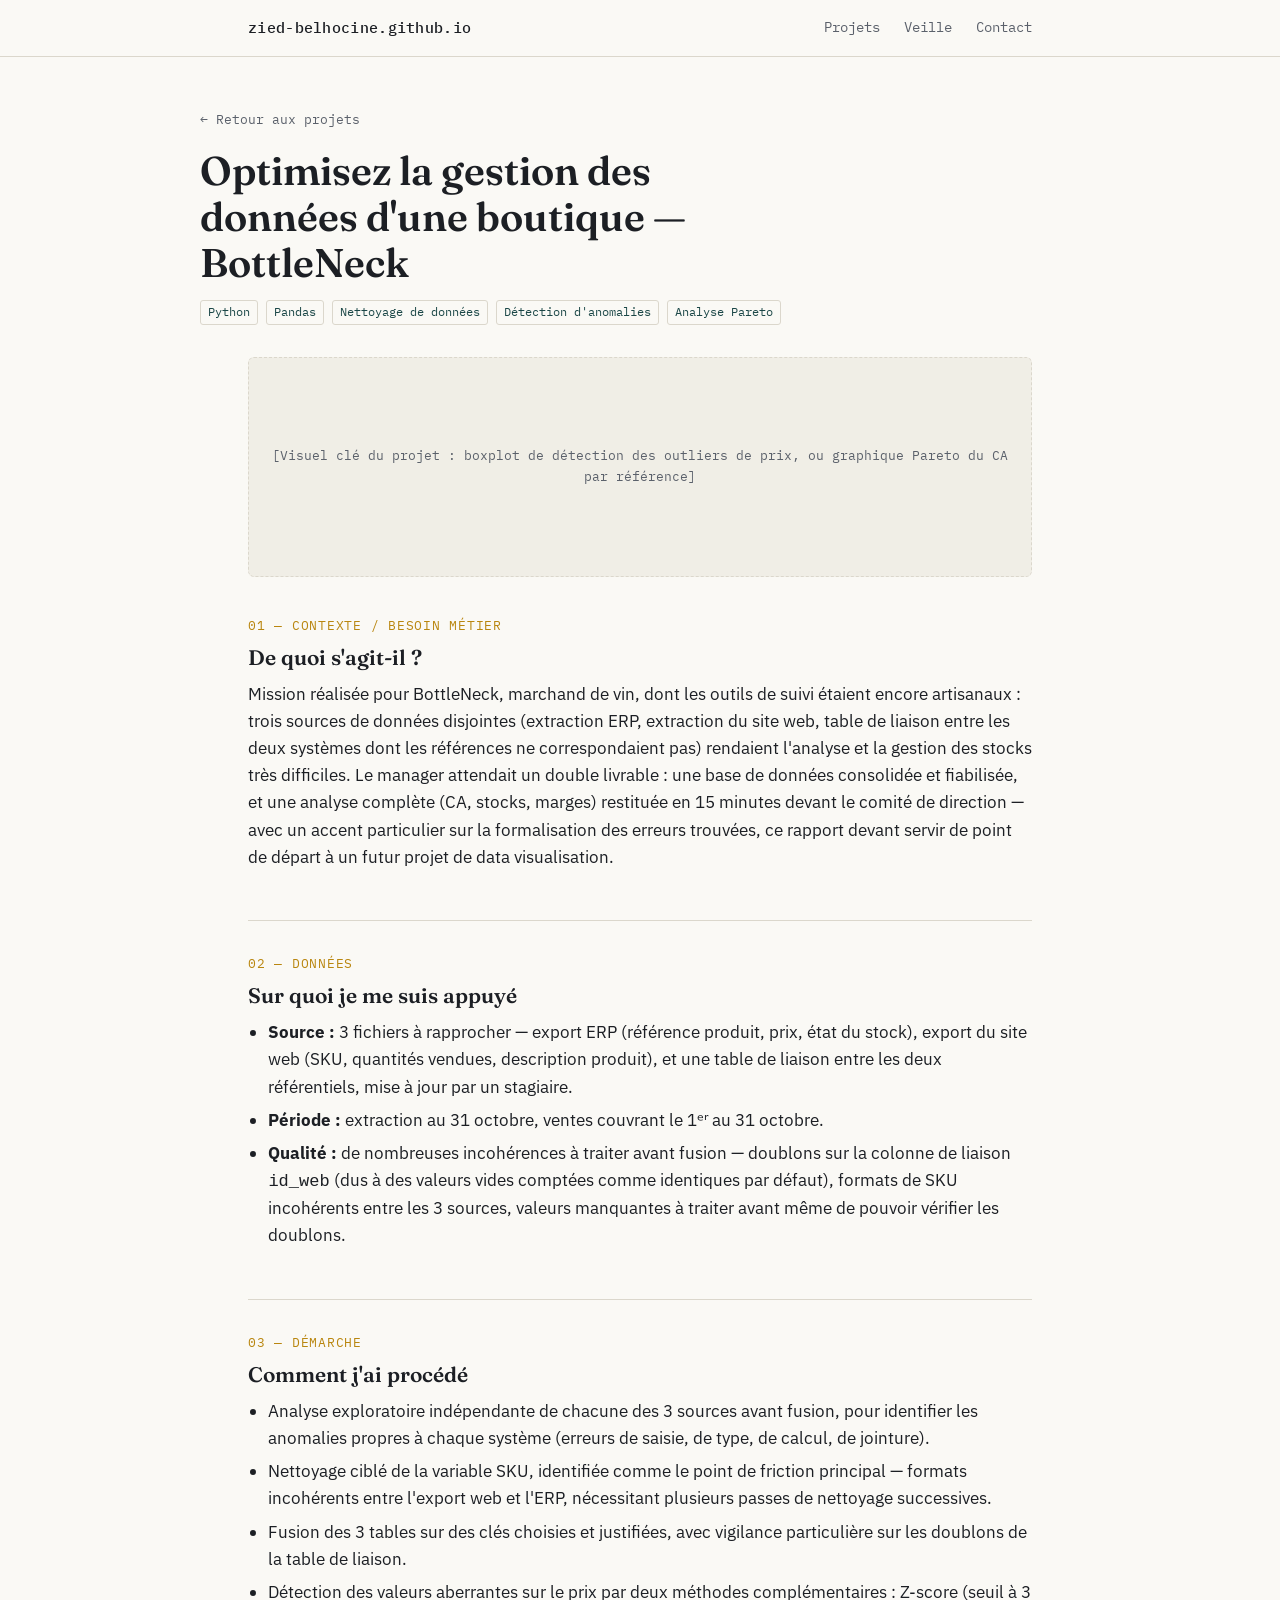
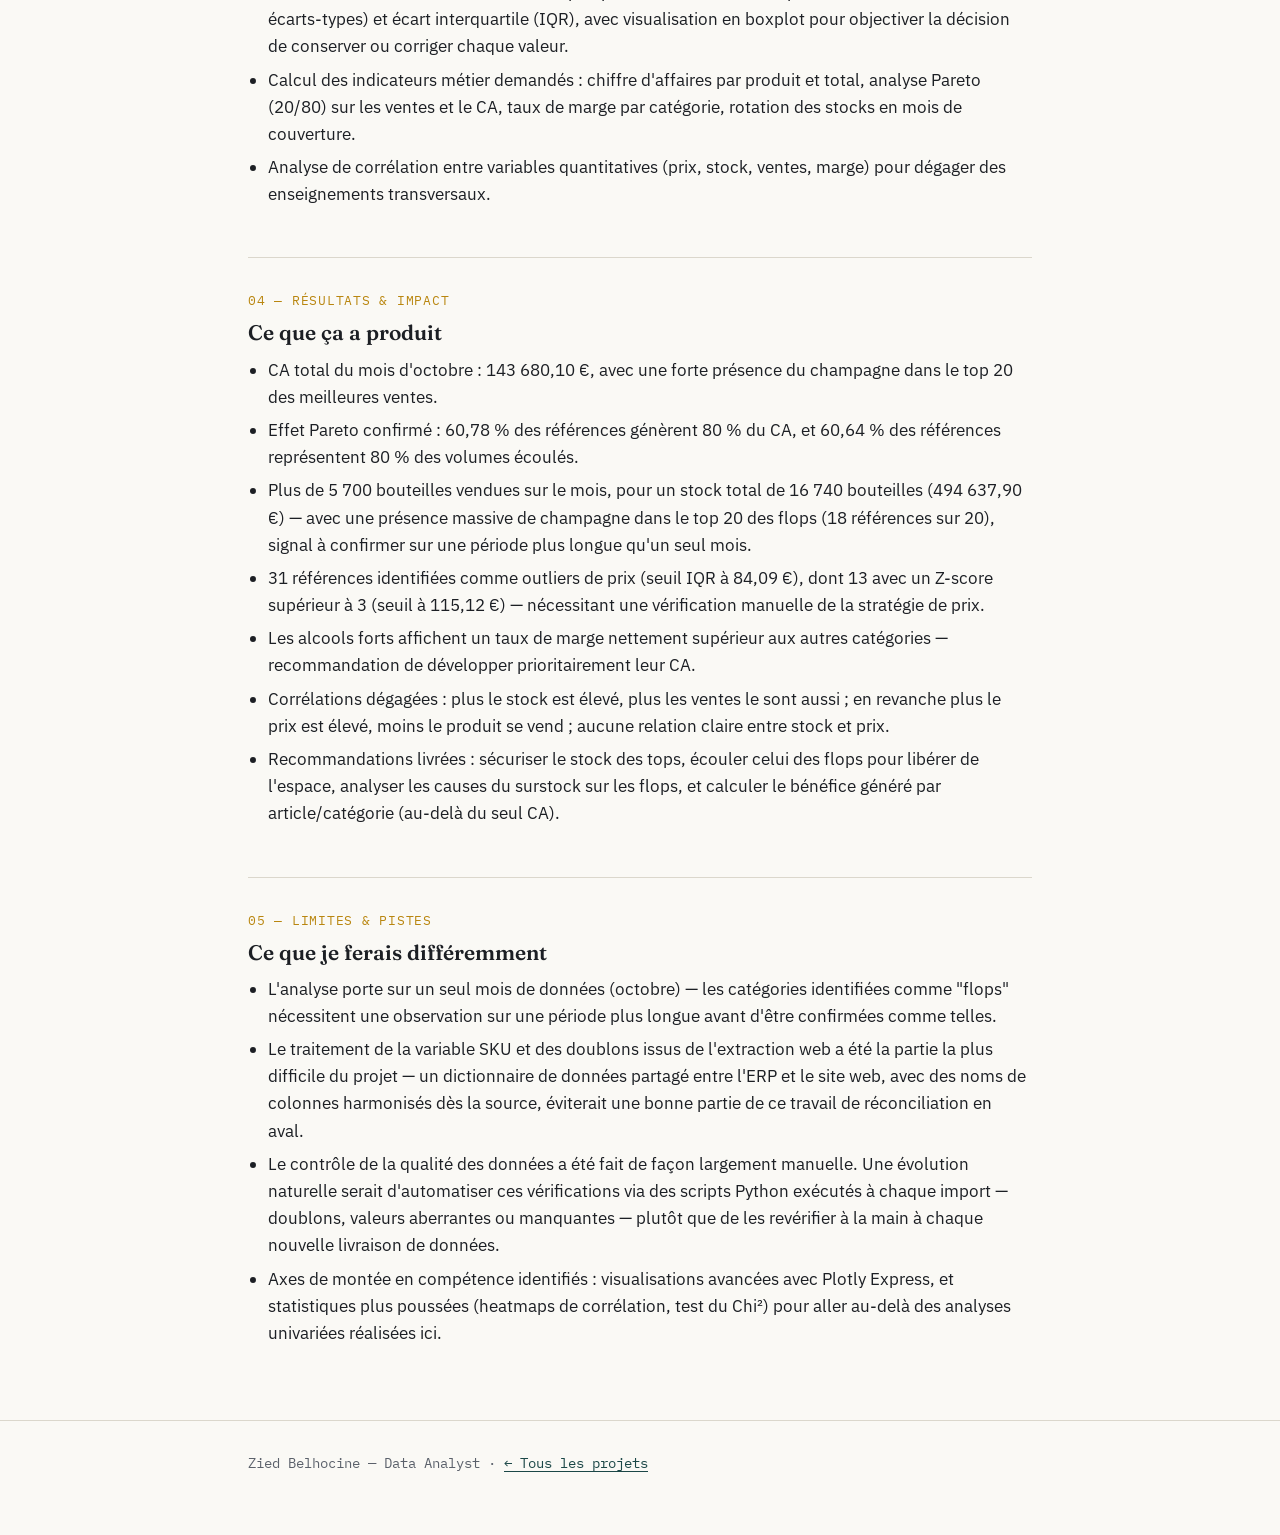
==== projet-bottleneck.html @ 91662e0a "Mise à jour avec tous les projets et la veille" ====
<!DOCTYPE html>
<html lang="fr">
<head>
<meta charset="UTF-8">
<meta name="viewport" content="width=device-width, initial-scale=1.0">
<title>Optimisez la gestion des données d'une boutique — Portfolio Data</title>
<link rel="preconnect" href="https://fonts.googleapis.com">
<link href="https://fonts.googleapis.com/css2?family=Fraunces:wght@500;600&family=IBM+Plex+Sans:wght@400;500;600&family=IBM+Plex+Mono:wght@400;500&display=swap" rel="stylesheet">
<link rel="stylesheet" href="style.css">
</head>
<body>

<header class="site-nav">
  <div class="wrap">
    <a class="brand" href="index.html">zied-belhocine.github.io</a>
    <nav>
      <a href="index.html#projets">Projets</a>
      <a href="veille.html">Veille</a>
      <a href="index.html#contact">Contact</a>
    </nav>
  </div>
</header>

<main>

  <div class="fiche-header wrap">
    <a class="back" href="index.html#projets">← Retour aux projets</a>
    <h1>Optimisez la gestion des données d'une boutique — BottleNeck</h1>
    <div class="fiche-meta">
      <span class="tag">Python</span>
      <span class="tag">Pandas</span>
      <span class="tag">Nettoyage de données</span>
      <span class="tag">Détection d'anomalies</span>
      <span class="tag">Analyse Pareto</span>
    </div>
  </div>

  <div class="wrap">
    <div class="fiche-visual">
      [Visuel clé du projet : boxplot de détection des outliers de prix, ou graphique
      Pareto du CA par référence]
    </div>
  </div>

  <div class="wrap">

    <section class="fiche-section">
      <span class="label">01 — Contexte / besoin métier</span>
      <h2>De quoi s'agit-il ?</h2>
      <p>
        Mission réalisée pour BottleNeck, marchand de vin, dont les outils de suivi étaient
        encore artisanaux : trois sources de données disjointes (extraction ERP, extraction
        du site web, table de liaison entre les deux systèmes dont les références ne
        correspondaient pas) rendaient l'analyse et la gestion des stocks très difficiles. Le
        manager attendait un double livrable : une base de données consolidée et fiabilisée,
        et une analyse complète (CA, stocks, marges) restituée en 15 minutes devant le comité
        de direction — avec un accent particulier sur la formalisation des erreurs trouvées,
        ce rapport devant servir de point de départ à un futur projet de data visualisation.
      </p>
    </section>

    <section class="fiche-section">
      <span class="label">02 — Données</span>
      <h2>Sur quoi je me suis appuyé</h2>
      <ul>
        <li><strong>Source :</strong> 3 fichiers à rapprocher — export ERP (référence produit, prix, état du stock), export du site web (SKU, quantités vendues, description produit), et une table de liaison entre les deux référentiels, mise à jour par un stagiaire.</li>
        <li><strong>Période :</strong> extraction au 31 octobre, ventes couvrant le 1ᵉʳ au 31 octobre.</li>
        <li><strong>Qualité :</strong> de nombreuses incohérences à traiter avant fusion — doublons sur la colonne de liaison <code>id_web</code> (dus à des valeurs vides comptées comme identiques par défaut), formats de SKU incohérents entre les 3 sources, valeurs manquantes à traiter avant même de pouvoir vérifier les doublons.</li>
      </ul>
    </section>

    <section class="fiche-section">
      <span class="label">03 — Démarche</span>
      <h2>Comment j'ai procédé</h2>
      <ul>
        <li>Analyse exploratoire indépendante de chacune des 3 sources avant fusion, pour identifier les anomalies propres à chaque système (erreurs de saisie, de type, de calcul, de jointure).</li>
        <li>Nettoyage ciblé de la variable SKU, identifiée comme le point de friction principal — formats incohérents entre l'export web et l'ERP, nécessitant plusieurs passes de nettoyage successives.</li>
        <li>Fusion des 3 tables sur des clés choisies et justifiées, avec vigilance particulière sur les doublons de la table de liaison.</li>
        <li>Détection des valeurs aberrantes sur le prix par deux méthodes complémentaires : Z-score (seuil à 3 écarts-types) et écart interquartile (IQR), avec visualisation en boxplot pour objectiver la décision de conserver ou corriger chaque valeur.</li>
        <li>Calcul des indicateurs métier demandés : chiffre d'affaires par produit et total, analyse Pareto (20/80) sur les ventes et le CA, taux de marge par catégorie, rotation des stocks en mois de couverture.</li>
        <li>Analyse de corrélation entre variables quantitatives (prix, stock, ventes, marge) pour dégager des enseignements transversaux.</li>
      </ul>
    </section>

    <section class="fiche-section">
      <span class="label">04 — Résultats &amp; impact</span>
      <h2>Ce que ça a produit</h2>
      <ul>
        <li>CA total du mois d'octobre : 143 680,10 €, avec une forte présence du champagne dans le top 20 des meilleures ventes.</li>
        <li>Effet Pareto confirmé : 60,78 % des références génèrent 80 % du CA, et 60,64 % des références représentent 80 % des volumes écoulés.</li>
        <li>Plus de 5 700 bouteilles vendues sur le mois, pour un stock total de 16 740 bouteilles (494 637,90 €) — avec une présence massive de champagne dans le top 20 des flops (18 références sur 20), signal à confirmer sur une période plus longue qu'un seul mois.</li>
        <li>31 références identifiées comme outliers de prix (seuil IQR à 84,09 €), dont 13 avec un Z-score supérieur à 3 (seuil à 115,12 €) — nécessitant une vérification manuelle de la stratégie de prix.</li>
        <li>Les alcools forts affichent un taux de marge nettement supérieur aux autres catégories — recommandation de développer prioritairement leur CA.</li>
        <li>Corrélations dégagées : plus le stock est élevé, plus les ventes le sont aussi ; en revanche plus le prix est élevé, moins le produit se vend ; aucune relation claire entre stock et prix.</li>
        <li>Recommandations livrées : sécuriser le stock des tops, écouler celui des flops pour libérer de l'espace, analyser les causes du surstock sur les flops, et calculer le bénéfice généré par article/catégorie (au-delà du seul CA).</li>
      </ul>
    </section>

    <section class="fiche-section">
      <span class="label">05 — Limites &amp; pistes</span>
      <h2>Ce que je ferais différemment</h2>
      <ul>
        <li>L'analyse porte sur un seul mois de données (octobre) — les catégories identifiées comme "flops" nécessitent une observation sur une période plus longue avant d'être confirmées comme telles.</li>
        <li>Le traitement de la variable SKU et des doublons issus de l'extraction web a été la partie la plus difficile du projet — un dictionnaire de données partagé entre l'ERP et le site web, avec des noms de colonnes harmonisés dès la source, éviterait une bonne partie de ce travail de réconciliation en aval.</li>
        <li>Le contrôle de la qualité des données a été fait de façon largement manuelle. Une évolution naturelle serait d'automatiser ces vérifications via des scripts Python exécutés à chaque import — doublons, valeurs aberrantes ou manquantes — plutôt que de les revérifier à la main à chaque nouvelle livraison de données.</li>
        <li>Axes de montée en compétence identifiés : visualisations avancées avec Plotly Express, et statistiques plus poussées (heatmaps de corrélation, test du Chi²) pour aller au-delà des analyses univariées réalisées ici.</li>
      </ul>
    </section>

  </div>

</main>

<footer class="site-footer">
  <div class="wrap">
    <p>Zied Belhocine — Data Analyst · <a href="index.html#projets">← Tous les projets</a></p>
  </div>
</footer>

</body>
</html>
---- style.css ----
/* ==========================================================================
   PORTFOLIO — feuille de style partagée
   Système : palette "rapport", serif d'accroche + sans-serif de lecture +
   mono pour tout ce qui est donnée (tags, dates, métriques).
   ========================================================================== */

:root {
  /* Couleurs */
  --paper:      #FAF9F5;
  --paper-alt:  #F0EEE6;
  --ink:        #1C1F24;
  --ink-soft:   #5B616B;
  --line:       #DBD7CC;
  --teal:       #2C6E6E;
  --teal-dark:  #1B4747;
  --amber:      #B9860F;

  /* Typo */
  --font-display: "Fraunces", Georgia, serif;
  --font-body: "IBM Plex Sans", -apple-system, Segoe UI, sans-serif;
  --font-mono: "IBM Plex Mono", "SFMono-Regular", Consolas, monospace;

  /* Rythme */
  --max-w: 880px;
  --gutter: clamp(20px, 5vw, 48px);
}

*, *::before, *::after { box-sizing: border-box; }

html { scroll-behavior: smooth; }

@media (prefers-reduced-motion: reduce) {
  html { scroll-behavior: auto; }
  * { animation-duration: 0.001ms !important; transition-duration: 0.001ms !important; }
}

body {
  margin: 0;
  background: var(--paper);
  color: var(--ink);
  font-family: var(--font-body);
  font-size: 17px;
  line-height: 1.6;
  -webkit-font-smoothing: antialiased;
}

a { color: var(--teal-dark); text-decoration-thickness: 1px; text-underline-offset: 3px; }
a:hover { color: var(--teal); }

:focus-visible {
  outline: 2px solid var(--teal);
  outline-offset: 3px;
}

h1, h2, h3 { font-family: var(--font-display); font-weight: 600; line-height: 1.15; margin: 0; }

p { margin: 0 0 1em; color: var(--ink); }

.eyebrow {
  display: inline-block;
  font-family: var(--font-mono);
  font-size: 12.5px;
  letter-spacing: 0.06em;
  text-transform: uppercase;
  color: var(--teal-dark);
  background: var(--paper-alt);
  border: 1px solid var(--line);
  padding: 3px 9px;
  border-radius: 3px;
}

/* --------------------------------------------------------------------
   Motif signature : une règle "graduée", comme un axe de graphique,
   utilisée pour séparer les sections du document.
   -------------------------------------------------------------------- */
.ruler {
  height: 10px;
  margin: 0;
  border: none;
  background-image: repeating-linear-gradient(
    to right,
    var(--line) 0, var(--line) 1px,
    transparent 1px, transparent 24px
  );
  background-position: bottom;
  background-size: 100% 10px;
  background-repeat: repeat-x;
}

/* --------------------------------------------------------------------
   Structure générale
   -------------------------------------------------------------------- */
.wrap {
  max-width: var(--max-w);
  margin: 0 auto;
  padding: 0 var(--gutter);
}

header.site-nav {
  position: sticky;
  top: 0;
  z-index: 10;
  background: rgba(250, 249, 245, 0.92);
  backdrop-filter: blur(6px);
  border-bottom: 1px solid var(--line);
}

.site-nav .wrap {
  display: flex;
  align-items: center;
  justify-content: space-between;
  padding-top: 16px;
  padding-bottom: 16px;
}

.site-nav .brand {
  font-family: var(--font-mono);
  font-weight: 500;
  font-size: 15px;
  letter-spacing: 0.02em;
  color: var(--ink);
  text-decoration: none;
}

.site-nav nav {
  display: flex;
  gap: 24px;
  font-family: var(--font-mono);
  font-size: 13.5px;
}

.site-nav nav a {
  color: var(--ink-soft);
  text-decoration: none;
}
.site-nav nav a:hover,
.site-nav nav a[aria-current="page"] {
  color: var(--teal-dark);
}

/* --------------------------------------------------------------------
   Hero
   -------------------------------------------------------------------- */
.hero {
  padding: 64px 0 40px;
}

.hero h1 {
  font-size: clamp(34px, 5.2vw, 52px);
  max-width: 14ch;
}

.hero .role {
  font-family: var(--font-mono);
  color: var(--teal-dark);
  font-size: 16px;
  margin-top: 10px;
  display: block;
}

.hero p.lede {
  max-width: 56ch;
  color: var(--ink-soft);
  font-size: 18px;
  margin-top: 20px;
}

.hero .links {
  margin-top: 22px;
  display: flex;
  gap: 18px;
  flex-wrap: wrap;
  font-family: var(--font-mono);
  font-size: 14px;
}

/* --------------------------------------------------------------------
   Bandeau de métriques — le "tableau de bord" en une ligne
   -------------------------------------------------------------------- */
.stat-strip {
  display: flex;
  flex-wrap: wrap;
  gap: 0;
  border-top: 1px solid var(--line);
  border-bottom: 1px solid var(--line);
  margin: 8px 0 0;
}

.stat-strip .stat {
  flex: 1 1 160px;
  padding: 18px var(--gutter);
  border-right: 1px solid var(--line);
}
.stat-strip .stat:last-child { border-right: none; }

.stat .num {
  font-family: var(--font-mono);
  font-size: 22px;
  color: var(--ink);
  display: block;
}
.stat .label {
  font-size: 12.5px;
  color: var(--ink-soft);
  text-transform: uppercase;
  letter-spacing: 0.04em;
}

/* --------------------------------------------------------------------
   Sections
   -------------------------------------------------------------------- */
section.block {
  padding: 52px 0;
}

section.block > .eyebrow {
  margin-bottom: 14px;
}

section.block h2 {
  font-size: clamp(24px, 3vw, 30px);
  margin-bottom: 10px;
}

section.block > p.intro {
  color: var(--ink-soft);
  max-width: 60ch;
  margin-bottom: 28px;
}

/* --------------------------------------------------------------------
   Index des projets — cartes "phares" + liste compacte
   -------------------------------------------------------------------- */
.project-featured {
  display: grid;
  gap: 16px;
  margin-bottom: 28px;
}

.project-card {
  display: grid;
  grid-template-columns: 44px 1fr;
  gap: 18px;
  padding: 22px;
  background: var(--paper-alt);
  border: 1px solid var(--line);
  border-radius: 6px;
  text-decoration: none;
  color: var(--ink);
  transition: border-color 0.15s ease, transform 0.15s ease;
}
.project-card:hover {
  border-color: var(--teal);
  transform: translateY(-1px);
}

.project-card .idx {
  font-family: var(--font-mono);
  color: var(--amber);
  font-size: 14px;
  padding-top: 3px;
}

.project-card h3 {
  font-size: 19px;
  margin-bottom: 6px;
}

.project-card .desc {
  color: var(--ink-soft);
  font-size: 15px;
  margin-bottom: 10px;
}

.tags {
  display: flex;
  flex-wrap: wrap;
  gap: 6px;
}

.tag {
  font-family: var(--font-mono);
  font-size: 11.5px;
  color: var(--teal-dark);
  background: var(--paper);
  border: 1px solid var(--line);
  padding: 2px 7px;
  border-radius: 3px;
}

.project-list {
  list-style: none;
  margin: 0;
  padding: 0;
  border-top: 1px solid var(--line);
}

.project-list li {
  border-bottom: 1px solid var(--line);
}

.project-list a {
  display: flex;
  align-items: baseline;
  gap: 16px;
  padding: 13px 4px;
  text-decoration: none;
  color: var(--ink);
}

.project-list a:hover .title { color: var(--teal-dark); }

.project-list .idx {
  font-family: var(--font-mono);
  color: var(--ink-soft);
  font-size: 13px;
  width: 26px;
  flex-shrink: 0;
}

.project-list .title {
  flex: 1;
  font-weight: 500;
}

.project-list .meta {
  font-family: var(--font-mono);
  font-size: 12.5px;
  color: var(--ink-soft);
  white-space: nowrap;
}

/* --------------------------------------------------------------------
   Fiche projet (page individuelle)
   -------------------------------------------------------------------- */
.fiche-header {
  padding: 48px 0 24px;
}

.fiche-header .back {
  font-family: var(--font-mono);
  font-size: 13px;
  color: var(--ink-soft);
  text-decoration: none;
}

.fiche-header h1 {
  font-size: clamp(28px, 4vw, 40px);
  margin: 16px 0 12px;
  max-width: 20ch;
}

.fiche-meta {
  display: flex;
  flex-wrap: wrap;
  gap: 8px;
  margin-top: 14px;
}

.fiche-visual {
  margin: 8px 0 6px;
  border: 1px dashed var(--line);
  border-radius: 6px;
  background: var(--paper-alt);
  min-height: 220px;
  display: flex;
  align-items: center;
  justify-content: center;
  color: var(--ink-soft);
  font-family: var(--font-mono);
  font-size: 13px;
  text-align: center;
  padding: 20px;
}

.fiche-section {
  padding: 32px 0;
  border-bottom: 1px solid var(--line);
}

.fiche-section:last-of-type { border-bottom: none; }

.fiche-section .label {
  font-family: var(--font-mono);
  font-size: 12.5px;
  text-transform: uppercase;
  letter-spacing: 0.06em;
  color: var(--amber);
  display: block;
  margin-bottom: 10px;
}

.fiche-section h2 {
  font-size: 21px;
  margin-bottom: 12px;
}

.fiche-section ul {
  margin: 0 0 1em;
  padding-left: 1.2em;
}
.fiche-section li { margin-bottom: 6px; }

/* --------------------------------------------------------------------
   Veille — tables de sources / outils
   -------------------------------------------------------------------- */
.veille-table {
  width: 100%;
  border-collapse: collapse;
  margin-bottom: 12px;
}

.veille-table th, .veille-table td {
  text-align: left;
  padding: 11px 10px;
  border-bottom: 1px solid var(--line);
  font-size: 15px;
  vertical-align: top;
}

.veille-table th {
  font-family: var(--font-mono);
  font-size: 12px;
  text-transform: uppercase;
  letter-spacing: 0.04em;
  color: var(--ink-soft);
  font-weight: 500;
}

/* --------------------------------------------------------------------
   Footer
   -------------------------------------------------------------------- */
footer.site-footer {
  border-top: 1px solid var(--line);
  padding: 32px 0 48px;
  margin-top: 24px;
}

footer.site-footer p {
  color: var(--ink-soft);
  font-size: 13.5px;
  font-family: var(--font-mono);
}

/* --------------------------------------------------------------------
   Responsive
   -------------------------------------------------------------------- */
@media (max-width: 640px) {
  .site-nav nav { gap: 14px; }
  .stat-strip .stat { flex: 1 1 50%; border-right: none; border-bottom: 1px solid var(--line); }
  .project-card { grid-template-columns: 1fr; }
  .project-card .idx { padding-top: 0; }
}
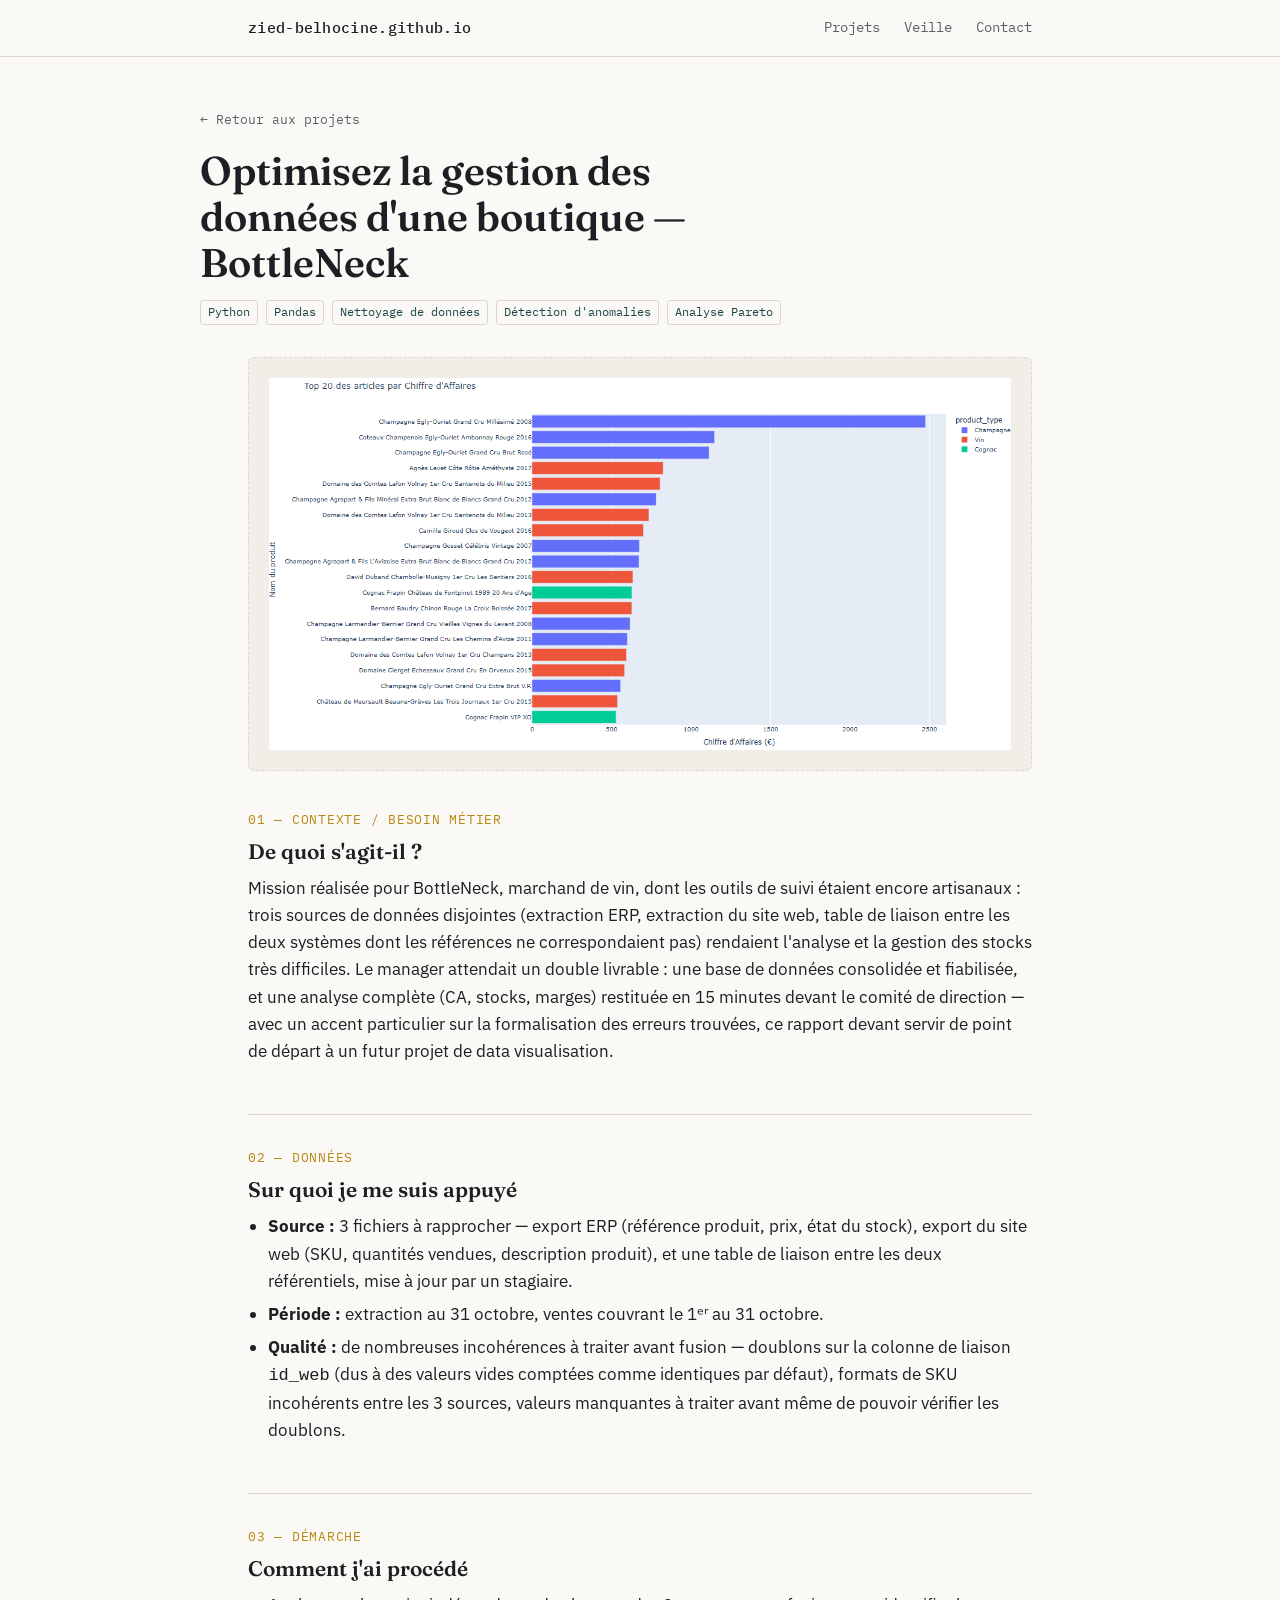
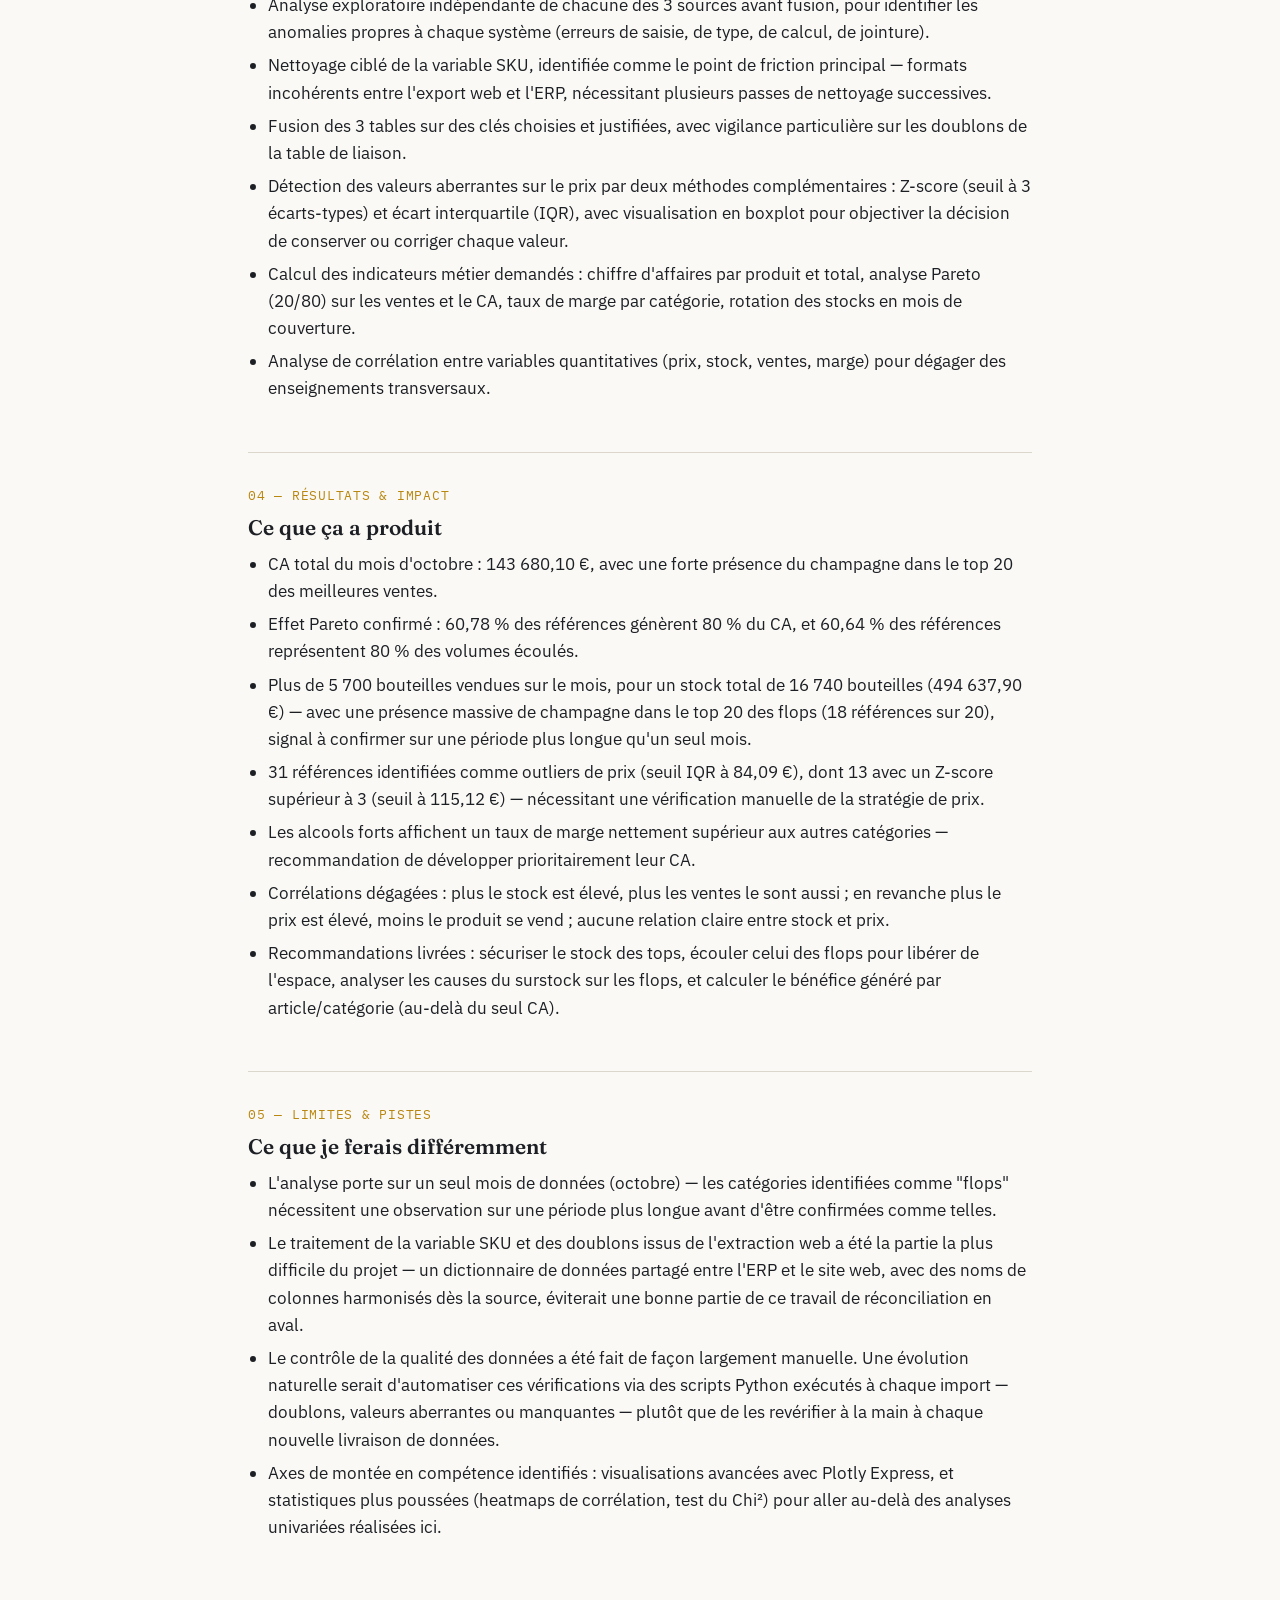
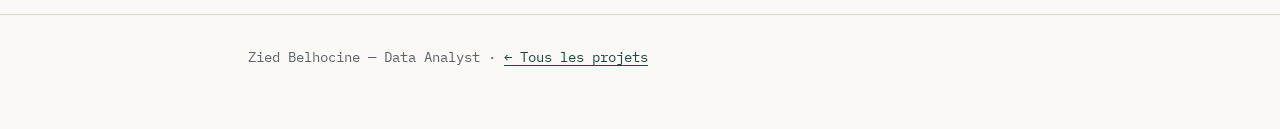
==== commit fa98398c: "relecture des rojets.htrml manque 2 + veille" ====
--- a/projet-bottleneck.html
+++ b/projet-bottleneck.html
@@ -35,12 +35,18 @@
     </div>
   </div>
 
-  <div class="wrap">
-    <div class="fiche-visual">
-      [Visuel clé du projet : boxplot de détection des outliers de prix, ou graphique
-      Pareto du CA par référence]
-    </div>
+<style>
+  .fiche-visual img {
+    max-width: 100%; 
+    height: auto;  
+  }
+</style>
+
+<div class="wrap">
+  <div class="fiche-visual">
+    <img src="static/bottleneck.png" alt="Capture d'écran de l'application BottleNeck" />
   </div>
+</div>
 
   <div class="wrap">
 
--- a/style.css
+++ b/style.css
@@ -183,13 +183,14 @@
   gap: 0;
   border-top: 1px solid var(--line);
   border-bottom: 1px solid var(--line);
-  margin: 8px 0 0;
+  margin-top: 8px;
 }
 
 .stat-strip .stat {
   flex: 1 1 160px;
   padding: 18px var(--gutter);
   border-right: 1px solid var(--line);
+  text-align: center;
 }
 .stat-strip .stat:last-child { border-right: none; }
 
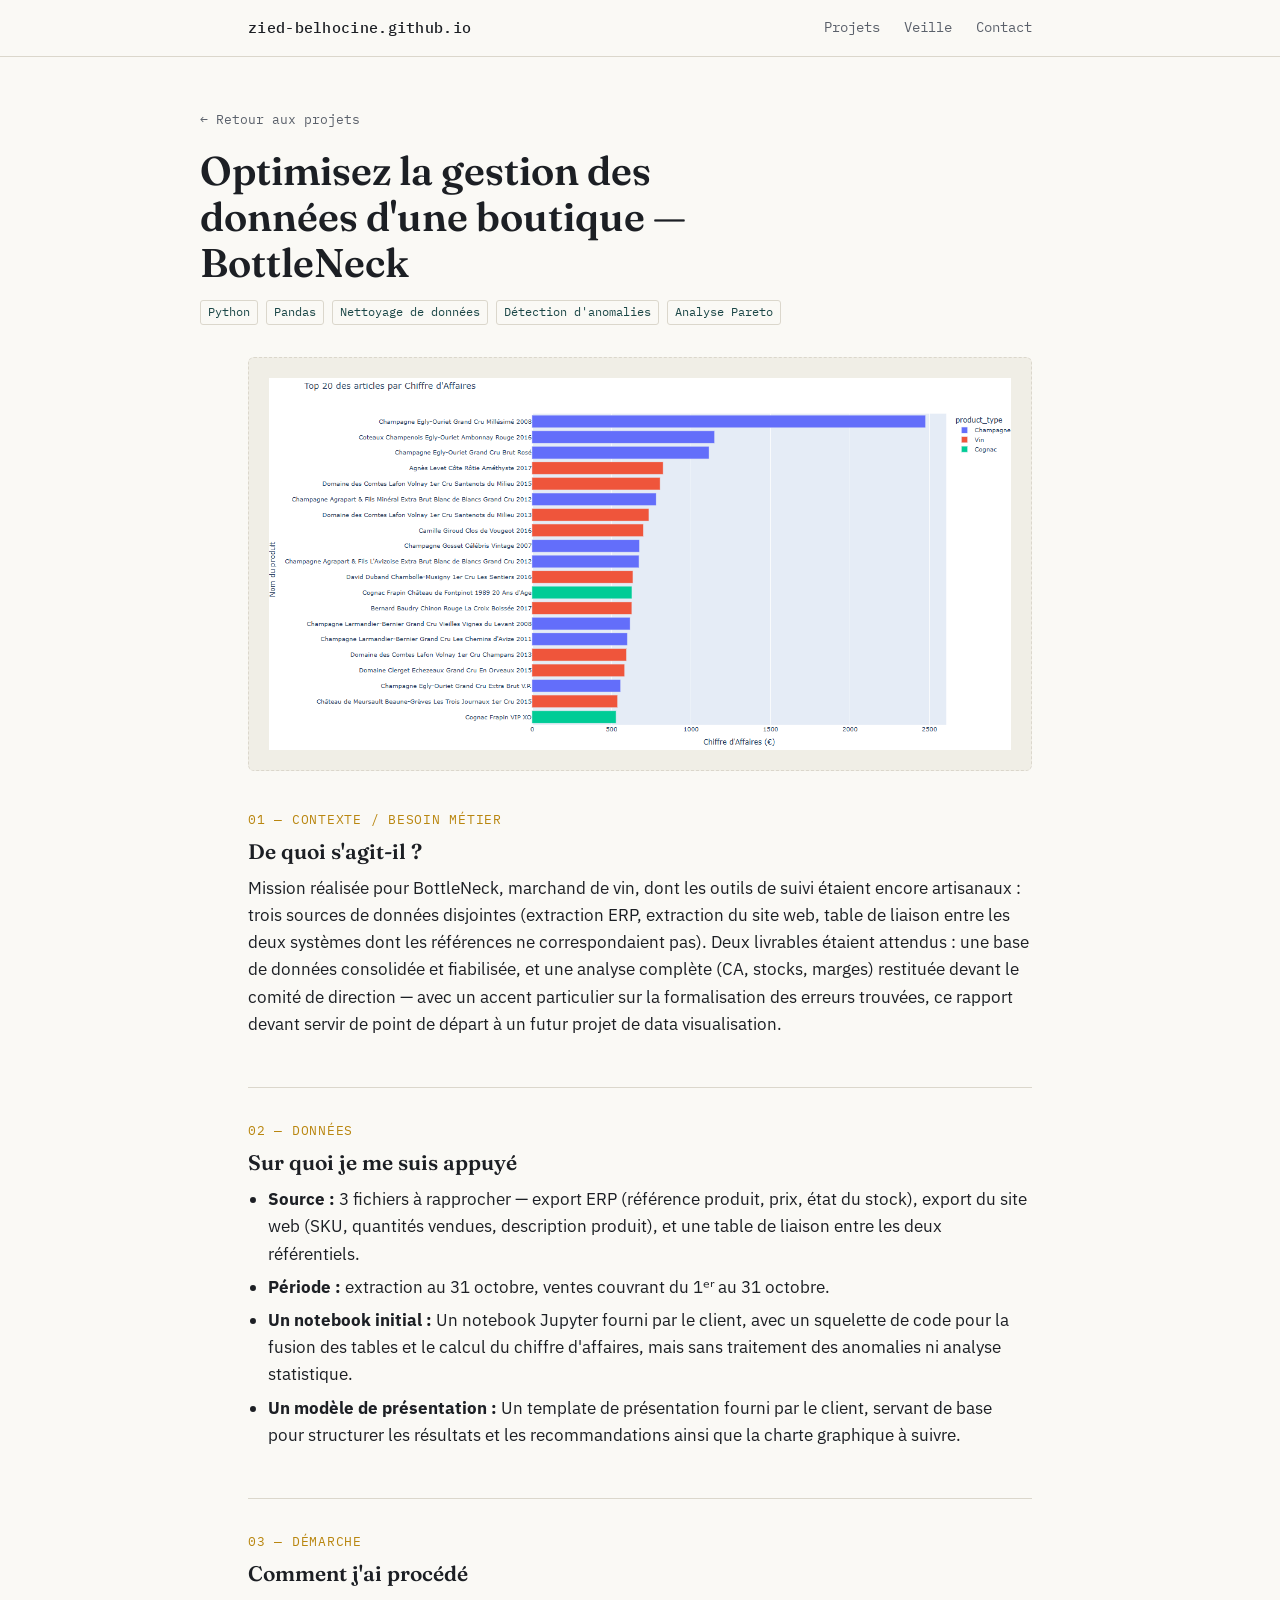
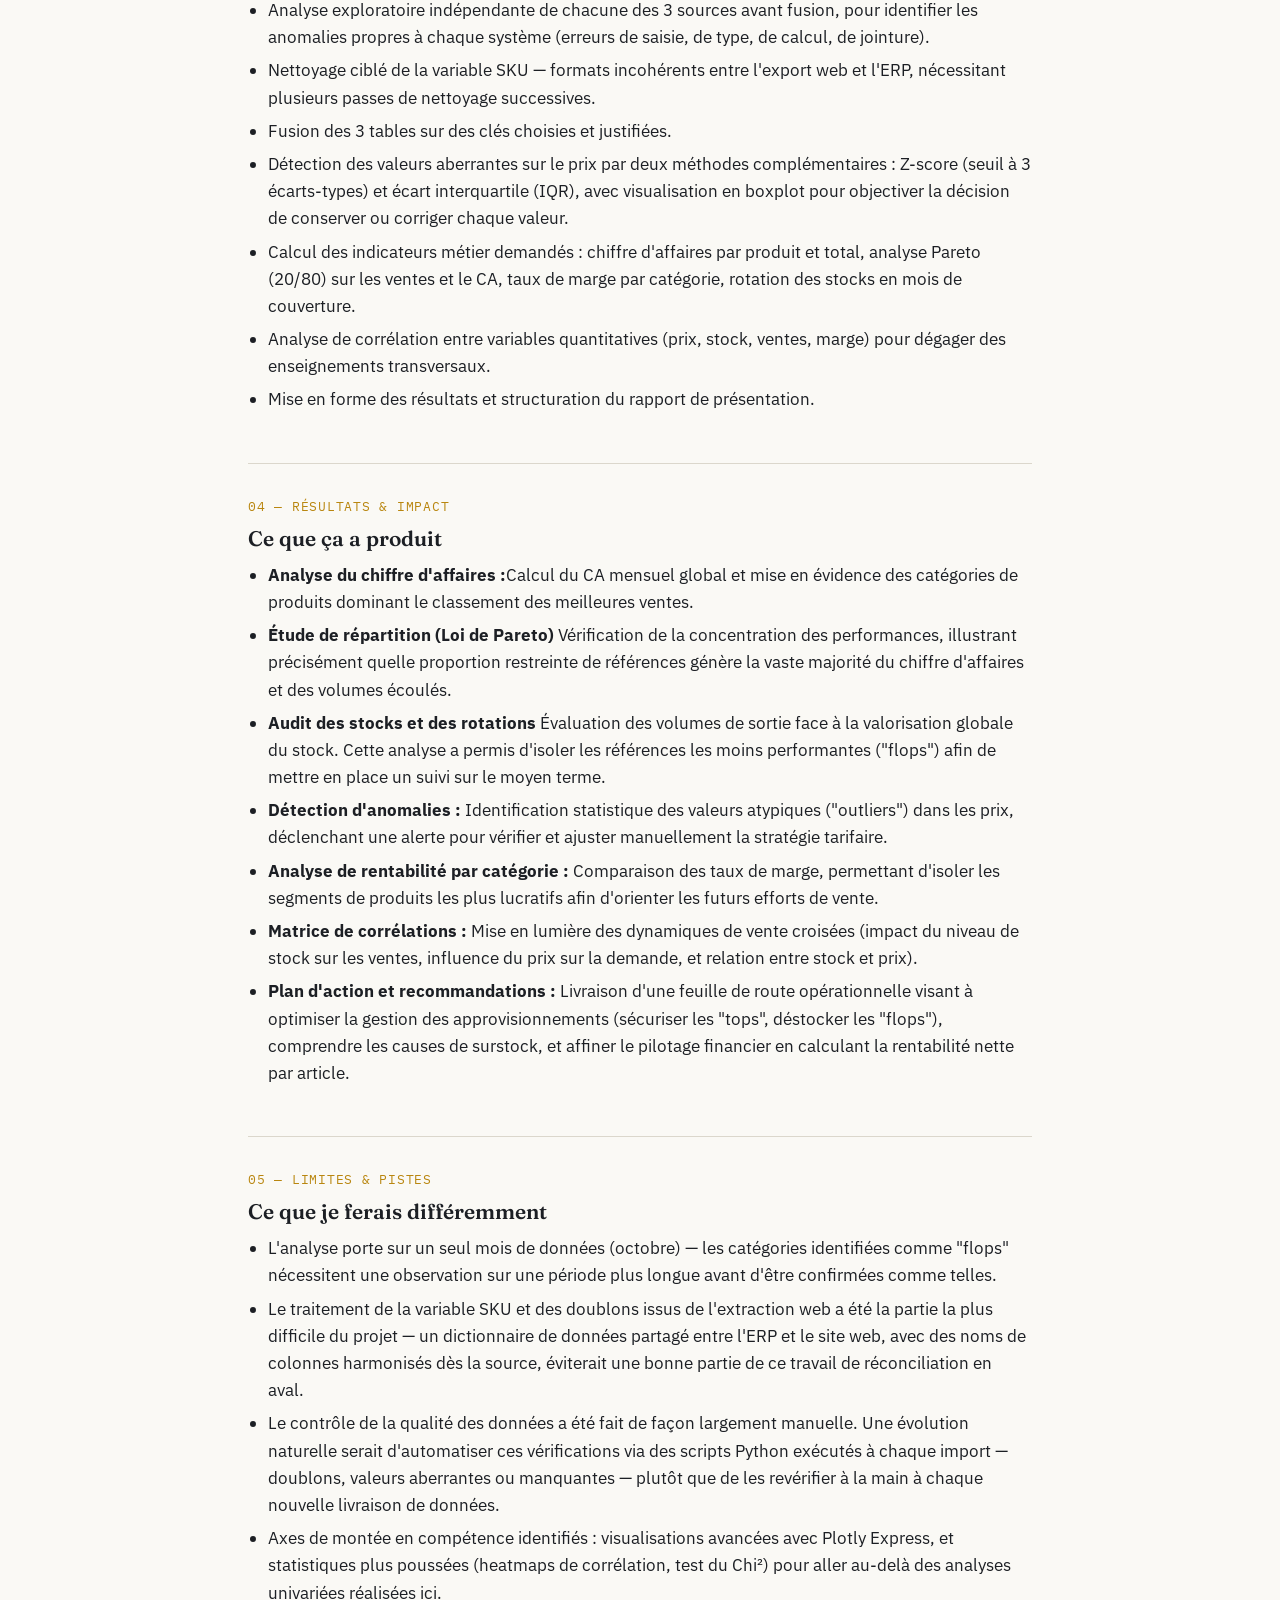
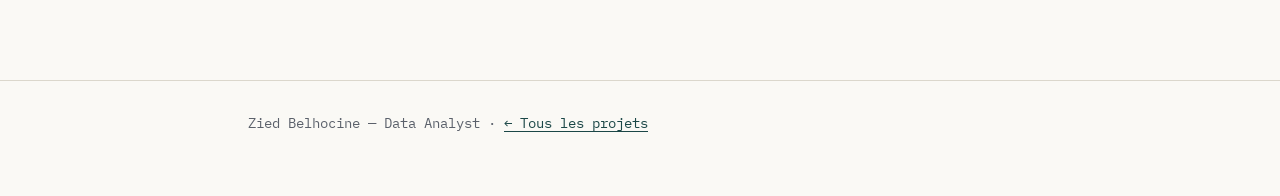
==== commit ac462f7a: "Retravail des projets 3/11" ====
--- a/projet-bottleneck.html
+++ b/projet-bottleneck.html
@@ -1,127 +1,159 @@
 <!DOCTYPE html>
 <html lang="fr">
+
 <head>
-<meta charset="UTF-8">
-<meta name="viewport" content="width=device-width, initial-scale=1.0">
-<title>Optimisez la gestion des données d'une boutique — Portfolio Data</title>
-<link rel="preconnect" href="https://fonts.googleapis.com">
-<link href="https://fonts.googleapis.com/css2?family=Fraunces:wght@500;600&family=IBM+Plex+Sans:wght@400;500;600&family=IBM+Plex+Mono:wght@400;500&display=swap" rel="stylesheet">
-<link rel="stylesheet" href="style.css">
+  <meta charset="UTF-8">
+  <meta name="viewport" content="width=device-width, initial-scale=1.0">
+  <title>Optimisez la gestion des données d'une boutique — Portfolio Data</title>
+  <link rel="preconnect" href="https://fonts.googleapis.com">
+  <link
+    href="https://fonts.googleapis.com/css2?family=Fraunces:wght@500;600&family=IBM+Plex+Sans:wght@400;500;600&family=IBM+Plex+Mono:wght@400;500&display=swap"
+    rel="stylesheet">
+  <link rel="stylesheet" href="style.css">
 </head>
+
 <body>
 
-<header class="site-nav">
-  <div class="wrap">
-    <a class="brand" href="index.html">zied-belhocine.github.io</a>
-    <nav>
-      <a href="index.html#projets">Projets</a>
-      <a href="veille.html">Veille</a>
-      <a href="index.html#contact">Contact</a>
-    </nav>
-  </div>
-</header>
+  <header class="site-nav">
+    <div class="wrap">
+      <a class="brand" href="index.html">zied-belhocine.github.io</a>
+      <nav>
+        <a href="index.html#projets">Projets</a>
+        <a href="veille.html">Veille</a>
+        <a href="index.html#contact">Contact</a>
+      </nav>
+    </div>
+  </header>
 
-<main>
+  <main>
 
-  <div class="fiche-header wrap">
-    <a class="back" href="index.html#projets">← Retour aux projets</a>
-    <h1>Optimisez la gestion des données d'une boutique — BottleNeck</h1>
-    <div class="fiche-meta">
-      <span class="tag">Python</span>
-      <span class="tag">Pandas</span>
-      <span class="tag">Nettoyage de données</span>
-      <span class="tag">Détection d'anomalies</span>
-      <span class="tag">Analyse Pareto</span>
+    <div class="fiche-header wrap">
+      <a class="back" href="index.html#projets">← Retour aux projets</a>
+      <h1>Optimisez la gestion des données d'une boutique — BottleNeck</h1>
+      <div class="fiche-meta">
+        <span class="tag">Python</span>
+        <span class="tag">Pandas</span>
+        <span class="tag">Nettoyage de données</span>
+        <span class="tag">Détection d'anomalies</span>
+        <span class="tag">Analyse Pareto</span>
+      </div>
     </div>
-  </div>
 
-<style>
-  .fiche-visual img {
-    max-width: 100%; 
-    height: auto;  
-  }
-</style>
+    <style>
+      .fiche-visual img {
+        max-width: 100%;
+        height: auto;
+      }
+    </style>
 
-<div class="wrap">
-  <div class="fiche-visual">
-    <img src="static/bottleneck.png" alt="Capture d'écran de l'application BottleNeck" />
-  </div>
-</div>
+    <div class="wrap">
+      <div class="fiche-visual">
+        <img src="static/bottleneck.png" alt="Capture d'écran de l'application BottleNeck" />
+      </div>
+    </div>
 
-  <div class="wrap">
+    <div class="wrap">
 
-    <section class="fiche-section">
-      <span class="label">01 — Contexte / besoin métier</span>
-      <h2>De quoi s'agit-il ?</h2>
-      <p>
-        Mission réalisée pour BottleNeck, marchand de vin, dont les outils de suivi étaient
-        encore artisanaux : trois sources de données disjointes (extraction ERP, extraction
-        du site web, table de liaison entre les deux systèmes dont les références ne
-        correspondaient pas) rendaient l'analyse et la gestion des stocks très difficiles. Le
-        manager attendait un double livrable : une base de données consolidée et fiabilisée,
-        et une analyse complète (CA, stocks, marges) restituée en 15 minutes devant le comité
-        de direction — avec un accent particulier sur la formalisation des erreurs trouvées,
-        ce rapport devant servir de point de départ à un futur projet de data visualisation.
-      </p>
-    </section>
+      <section class="fiche-section">
+        <span class="label">01 — Contexte / besoin métier</span>
+        <h2>De quoi s'agit-il ?</h2>
+        <p>
+          Mission réalisée pour BottleNeck, marchand de vin, dont les outils de suivi étaient
+          encore artisanaux : trois sources de données disjointes (extraction ERP, extraction
+          du site web, table de liaison entre les deux systèmes dont les références ne
+          correspondaient pas). Deux livrables étaient attendus : une base de données consolidée et fiabilisée,
+          et une analyse complète (CA, stocks, marges) restituée devant le comité
+          de direction — avec un accent particulier sur la formalisation des erreurs trouvées,
+          ce rapport devant servir de point de départ à un futur projet de data visualisation.
+        </p>
+      </section>
 
-    <section class="fiche-section">
-      <span class="label">02 — Données</span>
-      <h2>Sur quoi je me suis appuyé</h2>
-      <ul>
-        <li><strong>Source :</strong> 3 fichiers à rapprocher — export ERP (référence produit, prix, état du stock), export du site web (SKU, quantités vendues, description produit), et une table de liaison entre les deux référentiels, mise à jour par un stagiaire.</li>
-        <li><strong>Période :</strong> extraction au 31 octobre, ventes couvrant le 1ᵉʳ au 31 octobre.</li>
-        <li><strong>Qualité :</strong> de nombreuses incohérences à traiter avant fusion — doublons sur la colonne de liaison <code>id_web</code> (dus à des valeurs vides comptées comme identiques par défaut), formats de SKU incohérents entre les 3 sources, valeurs manquantes à traiter avant même de pouvoir vérifier les doublons.</li>
-      </ul>
-    </section>
+      <section class="fiche-section">
+        <span class="label">02 — Données</span>
+        <h2>Sur quoi je me suis appuyé</h2>
+        <ul>
+          <li><strong>Source :</strong> 3 fichiers à rapprocher — export ERP (référence produit, prix, état du stock),
+            export du site web (SKU, quantités vendues, description produit), et une table de liaison entre les deux
+            référentiels.</li>
+          <li><strong>Période :</strong> extraction au 31 octobre, ventes couvrant du 1ᵉʳ au 31 octobre.</li>
+          <li><strong>Un notebook initial :</strong> Un notebook Jupyter fourni par le client, avec un squelette de code pour la fusion des tables et le calcul du chiffre d'affaires, mais sans traitement des anomalies ni analyse statistique.</li>
+          <li><strong>Un modèle de présentation :</strong> Un template de présentation fourni par le client, servant de base pour structurer les résultats et les recommandations ainsi que la charte graphique à suivre.</li>
+        </ul>
+      </section>
 
-    <section class="fiche-section">
-      <span class="label">03 — Démarche</span>
-      <h2>Comment j'ai procédé</h2>
-      <ul>
-        <li>Analyse exploratoire indépendante de chacune des 3 sources avant fusion, pour identifier les anomalies propres à chaque système (erreurs de saisie, de type, de calcul, de jointure).</li>
-        <li>Nettoyage ciblé de la variable SKU, identifiée comme le point de friction principal — formats incohérents entre l'export web et l'ERP, nécessitant plusieurs passes de nettoyage successives.</li>
-        <li>Fusion des 3 tables sur des clés choisies et justifiées, avec vigilance particulière sur les doublons de la table de liaison.</li>
-        <li>Détection des valeurs aberrantes sur le prix par deux méthodes complémentaires : Z-score (seuil à 3 écarts-types) et écart interquartile (IQR), avec visualisation en boxplot pour objectiver la décision de conserver ou corriger chaque valeur.</li>
-        <li>Calcul des indicateurs métier demandés : chiffre d'affaires par produit et total, analyse Pareto (20/80) sur les ventes et le CA, taux de marge par catégorie, rotation des stocks en mois de couverture.</li>
-        <li>Analyse de corrélation entre variables quantitatives (prix, stock, ventes, marge) pour dégager des enseignements transversaux.</li>
-      </ul>
-    </section>
+      <section class="fiche-section">
+        <span class="label">03 — Démarche</span>
+        <h2>Comment j'ai procédé</h2>
+        <ul>
+          <li>Analyse exploratoire indépendante de chacune des 3 sources avant fusion, pour identifier les anomalies
+            propres à chaque système (erreurs de saisie, de type, de calcul, de jointure).</li>
+          <li>Nettoyage ciblé de la variable SKU — formats incohérents
+            entre l'export web et l'ERP, nécessitant plusieurs passes de nettoyage successives.</li>
+          <li>Fusion des 3 tables sur des clés choisies et justifiées.</li>
+          <li>Détection des valeurs aberrantes sur le prix par deux méthodes complémentaires : Z-score (seuil à 3
+            écarts-types) et écart interquartile (IQR), avec visualisation en boxplot pour objectiver la décision de
+            conserver ou corriger chaque valeur.</li>
+          <li>Calcul des indicateurs métier demandés : chiffre d'affaires par produit et total, analyse Pareto (20/80)
+            sur les ventes et le CA, taux de marge par catégorie, rotation des stocks en mois de couverture.</li>
+          <li>Analyse de corrélation entre variables quantitatives (prix, stock, ventes, marge) pour dégager des
+            enseignements transversaux.</li>
+          <li>Mise en forme des résultats et structuration du rapport de présentation.</li>
+        </ul>
+      </section>
 
-    <section class="fiche-section">
-      <span class="label">04 — Résultats &amp; impact</span>
-      <h2>Ce que ça a produit</h2>
-      <ul>
-        <li>CA total du mois d'octobre : 143 680,10 €, avec une forte présence du champagne dans le top 20 des meilleures ventes.</li>
-        <li>Effet Pareto confirmé : 60,78 % des références génèrent 80 % du CA, et 60,64 % des références représentent 80 % des volumes écoulés.</li>
-        <li>Plus de 5 700 bouteilles vendues sur le mois, pour un stock total de 16 740 bouteilles (494 637,90 €) — avec une présence massive de champagne dans le top 20 des flops (18 références sur 20), signal à confirmer sur une période plus longue qu'un seul mois.</li>
-        <li>31 références identifiées comme outliers de prix (seuil IQR à 84,09 €), dont 13 avec un Z-score supérieur à 3 (seuil à 115,12 €) — nécessitant une vérification manuelle de la stratégie de prix.</li>
-        <li>Les alcools forts affichent un taux de marge nettement supérieur aux autres catégories — recommandation de développer prioritairement leur CA.</li>
-        <li>Corrélations dégagées : plus le stock est élevé, plus les ventes le sont aussi ; en revanche plus le prix est élevé, moins le produit se vend ; aucune relation claire entre stock et prix.</li>
-        <li>Recommandations livrées : sécuriser le stock des tops, écouler celui des flops pour libérer de l'espace, analyser les causes du surstock sur les flops, et calculer le bénéfice généré par article/catégorie (au-delà du seul CA).</li>
-      </ul>
-    </section>
+      <section class="fiche-section">
+        <span class="label">04 — Résultats &amp; impact</span>
+        <h2>Ce que ça a produit</h2>
+        <ul>
+          <li><strong>Analyse du chiffre d'affaires :</strong>Calcul du CA mensuel global et mise en évidence des
+            catégories de produits dominant le classement des meilleures ventes.</li>
+          <li><strong>Étude de répartition (Loi de Pareto)</strong> Vérification de la concentration des performances,
+            illustrant précisément quelle proportion restreinte de références génère la vaste majorité du chiffre
+            d'affaires et des volumes écoulés.</li>
+          <li><strong>Audit des stocks et des rotations</strong> Évaluation des volumes de sortie face à la valorisation
+            globale du stock. Cette analyse a permis d'isoler les références les moins performantes ("flops") afin de
+            mettre en place un suivi sur le moyen terme.</li>
+          <li><strong>Détection d'anomalies :</strong> Identification statistique des valeurs atypiques ("outliers")
+            dans les prix, déclenchant une alerte pour vérifier et ajuster manuellement la stratégie tarifaire.</li>
+          <li><strong>Analyse de rentabilité par catégorie :</strong> Comparaison des taux de marge, permettant d'isoler
+            les segments de produits les plus lucratifs afin d'orienter les futurs efforts de vente.</li>
+          <li><strong>Matrice de corrélations :</strong> Mise en lumière des dynamiques de vente croisées (impact du
+            niveau de stock sur les ventes, influence du prix sur la demande, et relation entre stock et prix).</li>
+          <li><strong>Plan d'action et recommandations :</strong> Livraison d'une feuille de route opérationnelle visant
+            à optimiser la gestion des approvisionnements (sécuriser les "tops", déstocker les "flops"), comprendre les
+            causes de surstock, et affiner le pilotage financier en calculant la rentabilité nette par article.</li>
+        </ul>
+      </section>
 
-    <section class="fiche-section">
-      <span class="label">05 — Limites &amp; pistes</span>
-      <h2>Ce que je ferais différemment</h2>
-      <ul>
-        <li>L'analyse porte sur un seul mois de données (octobre) — les catégories identifiées comme "flops" nécessitent une observation sur une période plus longue avant d'être confirmées comme telles.</li>
-        <li>Le traitement de la variable SKU et des doublons issus de l'extraction web a été la partie la plus difficile du projet — un dictionnaire de données partagé entre l'ERP et le site web, avec des noms de colonnes harmonisés dès la source, éviterait une bonne partie de ce travail de réconciliation en aval.</li>
-        <li>Le contrôle de la qualité des données a été fait de façon largement manuelle. Une évolution naturelle serait d'automatiser ces vérifications via des scripts Python exécutés à chaque import — doublons, valeurs aberrantes ou manquantes — plutôt que de les revérifier à la main à chaque nouvelle livraison de données.</li>
-        <li>Axes de montée en compétence identifiés : visualisations avancées avec Plotly Express, et statistiques plus poussées (heatmaps de corrélation, test du Chi²) pour aller au-delà des analyses univariées réalisées ici.</li>
-      </ul>
-    </section>
+      <section class="fiche-section">
+        <span class="label">05 — Limites &amp; pistes</span>
+        <h2>Ce que je ferais différemment</h2>
+        <ul>
+          <li>L'analyse porte sur un seul mois de données (octobre) — les catégories identifiées comme "flops"
+            nécessitent une observation sur une période plus longue avant d'être confirmées comme telles.</li>
+          <li>Le traitement de la variable SKU et des doublons issus de l'extraction web a été la partie la plus
+            difficile du projet — un dictionnaire de données partagé entre l'ERP et le site web, avec des noms de
+            colonnes harmonisés dès la source, éviterait une bonne partie de ce travail de réconciliation en aval.</li>
+          <li>Le contrôle de la qualité des données a été fait de façon largement manuelle. Une évolution naturelle
+            serait d'automatiser ces vérifications via des scripts Python exécutés à chaque import — doublons, valeurs
+            aberrantes ou manquantes — plutôt que de les revérifier à la main à chaque nouvelle livraison de données.
+          </li>
+          <li>Axes de montée en compétence identifiés : visualisations avancées avec Plotly Express, et statistiques
+            plus poussées (heatmaps de corrélation, test du Chi²) pour aller au-delà des analyses univariées réalisées
+            ici.</li>
+        </ul>
+      </section>
 
-  </div>
+    </div>
 
-</main>
+  </main>
 
-<footer class="site-footer">
-  <div class="wrap">
-    <p>Zied Belhocine — Data Analyst · <a href="index.html#projets">← Tous les projets</a></p>
-  </div>
-</footer>
+  <footer class="site-footer">
+    <div class="wrap">
+      <p>Zied Belhocine — Data Analyst · <a href="index.html#projets">← Tous les projets</a></p>
+    </div>
+  </footer>
 
 </body>
-</html>
+
+</html>
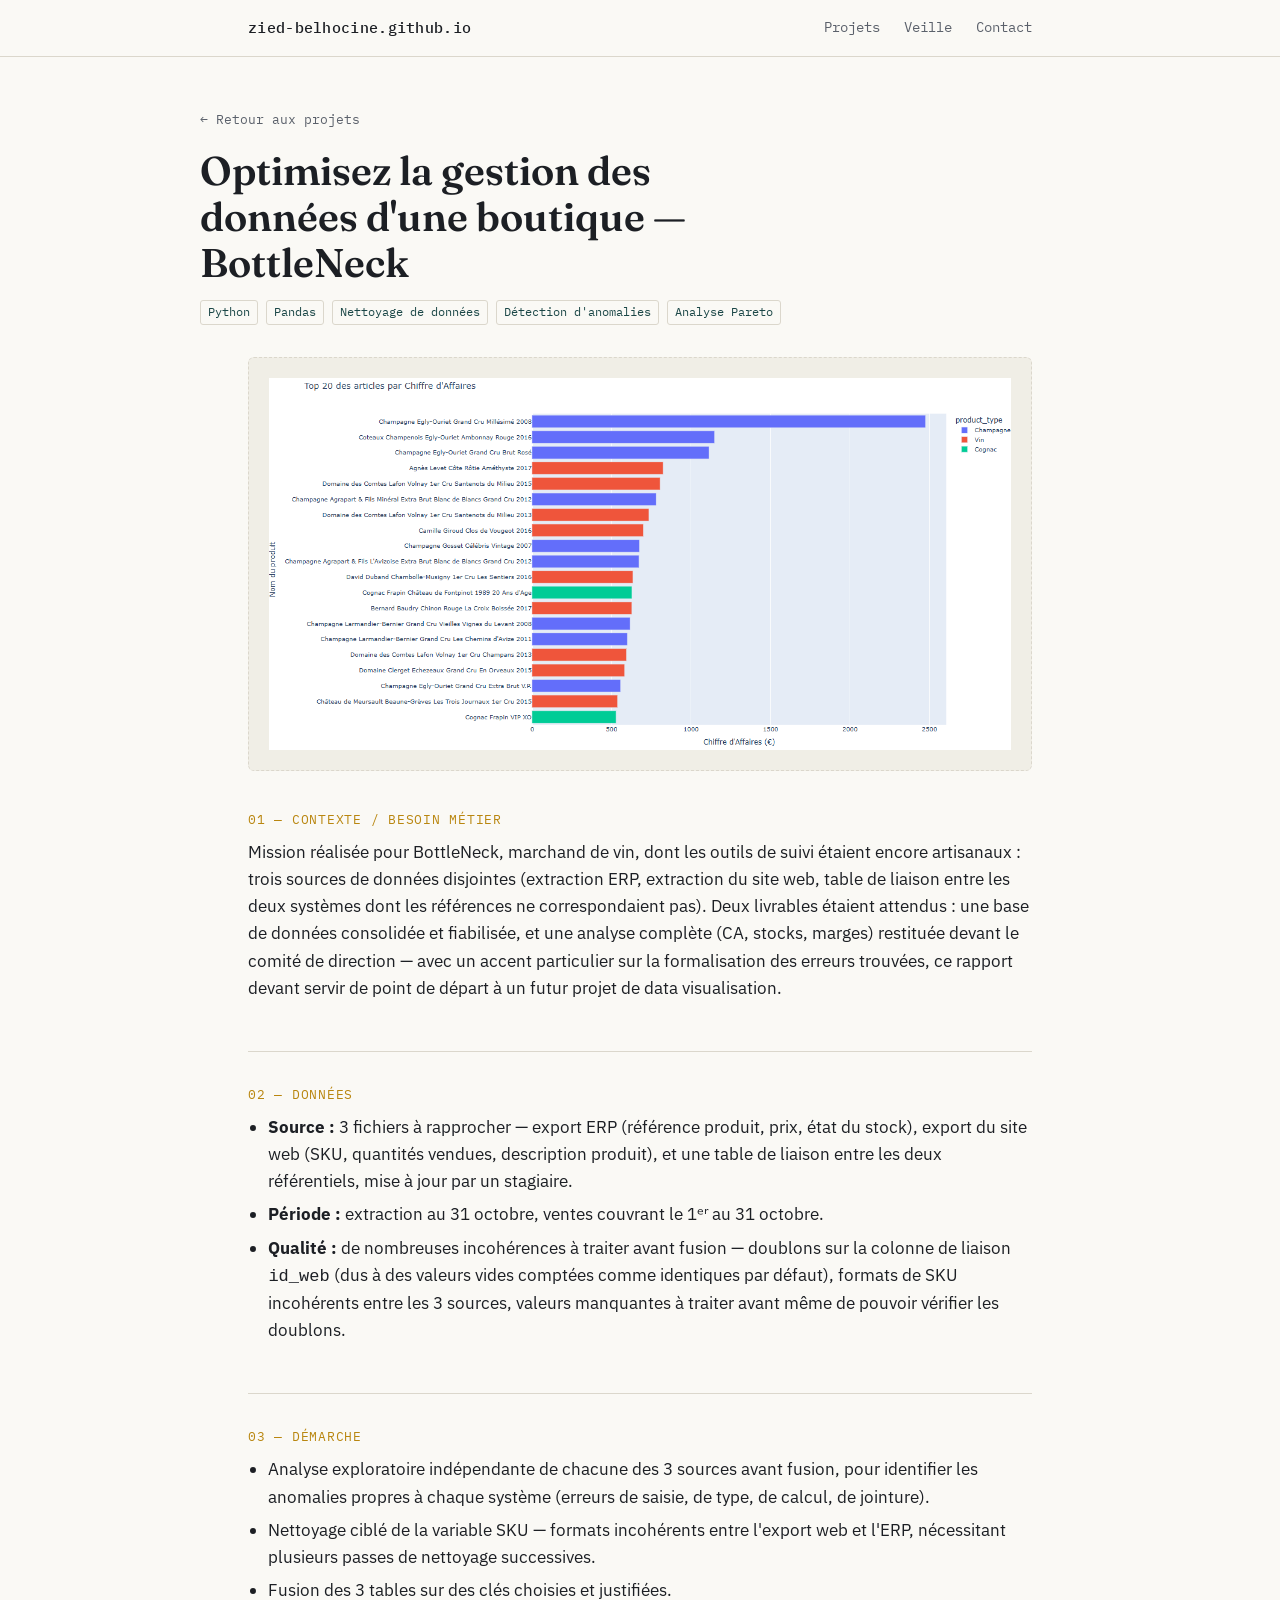
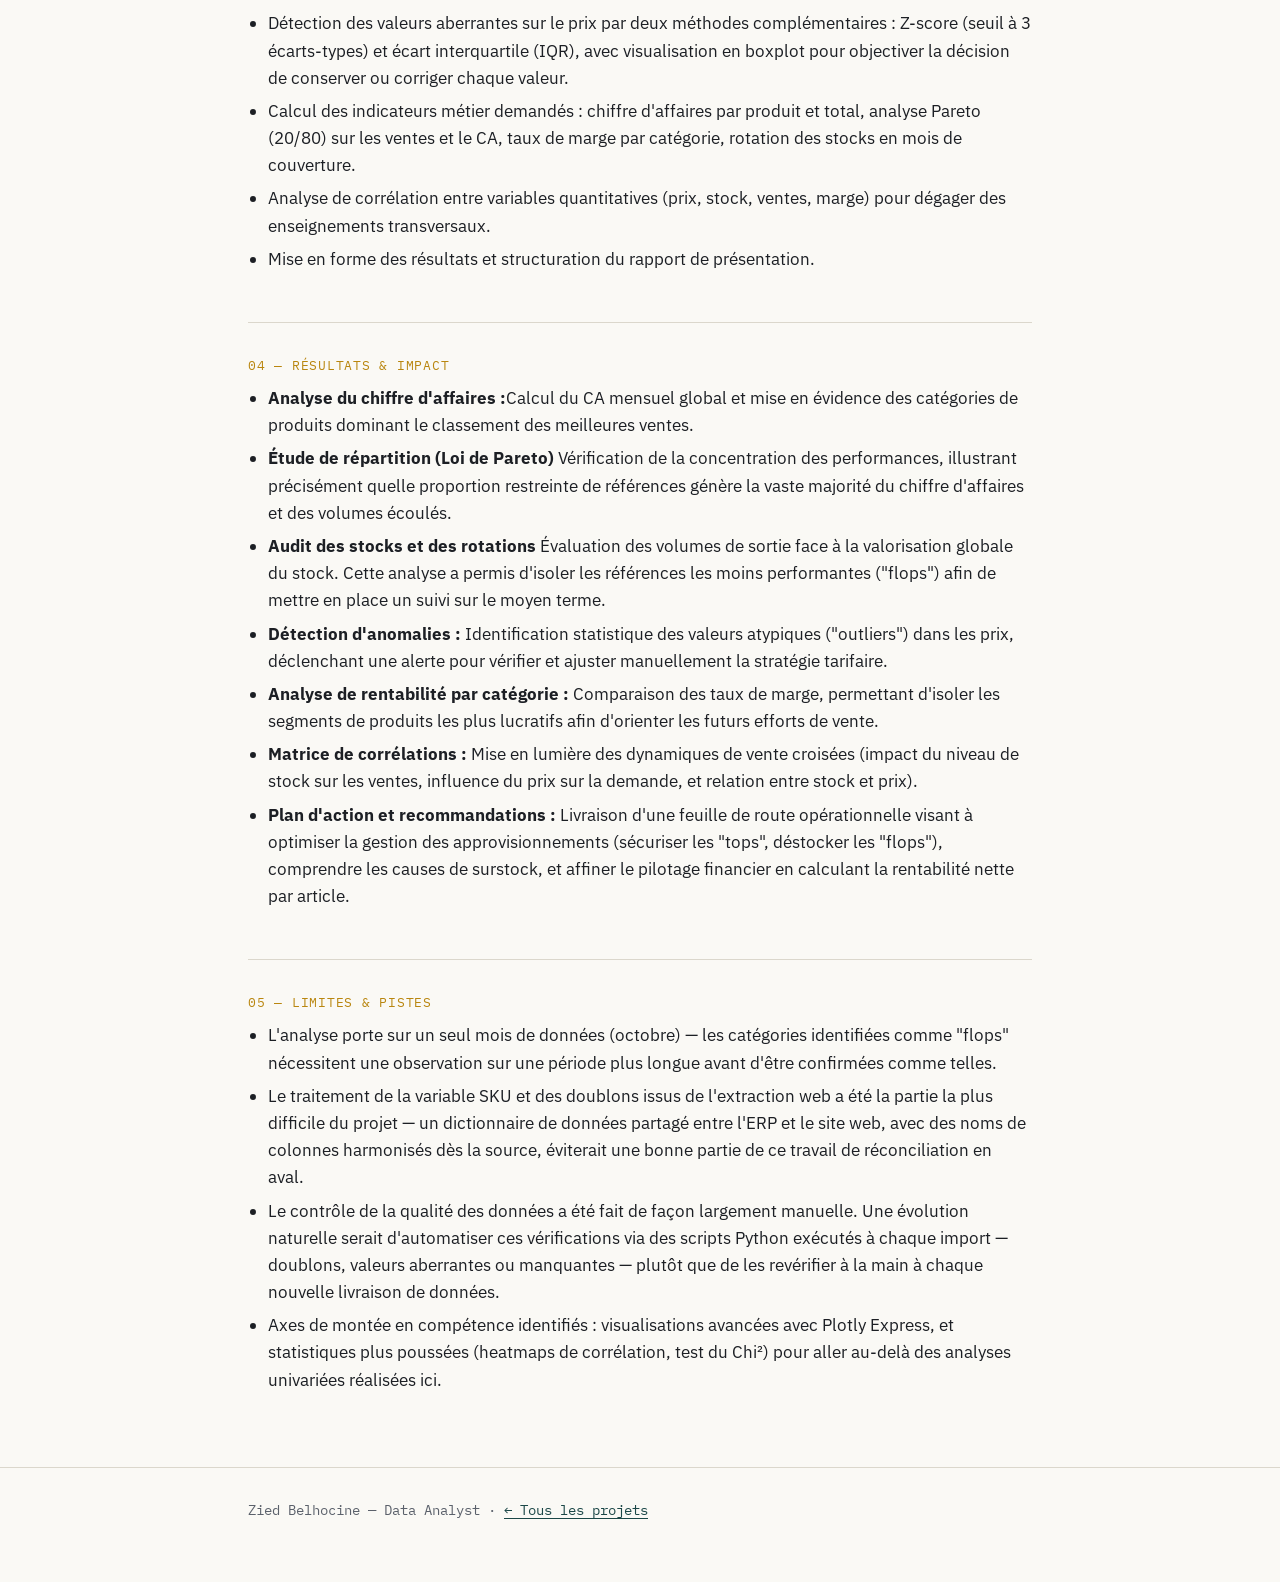
==== commit 40b05952: "Maj 11/11" ====
--- a/projet-bottleneck.html
+++ b/projet-bottleneck.html
@@ -56,7 +56,6 @@
 
       <section class="fiche-section">
         <span class="label">01 — Contexte / besoin métier</span>
-        <h2>De quoi s'agit-il ?</h2>
         <p>
           Mission réalisée pour BottleNeck, marchand de vin, dont les outils de suivi étaient
           encore artisanaux : trois sources de données disjointes (extraction ERP, extraction
@@ -70,20 +69,20 @@
 
       <section class="fiche-section">
         <span class="label">02 — Données</span>
-        <h2>Sur quoi je me suis appuyé</h2>
         <ul>
           <li><strong>Source :</strong> 3 fichiers à rapprocher — export ERP (référence produit, prix, état du stock),
             export du site web (SKU, quantités vendues, description produit), et une table de liaison entre les deux
-            référentiels.</li>
-          <li><strong>Période :</strong> extraction au 31 octobre, ventes couvrant du 1ᵉʳ au 31 octobre.</li>
-          <li><strong>Un notebook initial :</strong> Un notebook Jupyter fourni par le client, avec un squelette de code pour la fusion des tables et le calcul du chiffre d'affaires, mais sans traitement des anomalies ni analyse statistique.</li>
-          <li><strong>Un modèle de présentation :</strong> Un template de présentation fourni par le client, servant de base pour structurer les résultats et les recommandations ainsi que la charte graphique à suivre.</li>
+            référentiels, mise à jour par un stagiaire.</li>
+          <li><strong>Période :</strong> extraction au 31 octobre, ventes couvrant le 1ᵉʳ au 31 octobre.</li>
+          <li><strong>Qualité :</strong> de nombreuses incohérences à traiter avant fusion — doublons sur la colonne de
+            liaison <code>id_web</code> (dus à des valeurs vides comptées comme identiques par défaut), formats de SKU
+            incohérents entre les 3 sources, valeurs manquantes à traiter avant même de pouvoir vérifier les doublons.
+          </li>
         </ul>
       </section>
 
       <section class="fiche-section">
         <span class="label">03 — Démarche</span>
-        <h2>Comment j'ai procédé</h2>
         <ul>
           <li>Analyse exploratoire indépendante de chacune des 3 sources avant fusion, pour identifier les anomalies
             propres à chaque système (erreurs de saisie, de type, de calcul, de jointure).</li>
@@ -103,7 +102,6 @@
 
       <section class="fiche-section">
         <span class="label">04 — Résultats &amp; impact</span>
-        <h2>Ce que ça a produit</h2>
         <ul>
           <li><strong>Analyse du chiffre d'affaires :</strong>Calcul du CA mensuel global et mise en évidence des
             catégories de produits dominant le classement des meilleures ventes.</li>
@@ -127,7 +125,6 @@
 
       <section class="fiche-section">
         <span class="label">05 — Limites &amp; pistes</span>
-        <h2>Ce que je ferais différemment</h2>
         <ul>
           <li>L'analyse porte sur un seul mois de données (octobre) — les catégories identifiées comme "flops"
             nécessitent une observation sur une période plus longue avant d'être confirmées comme telles.</li>
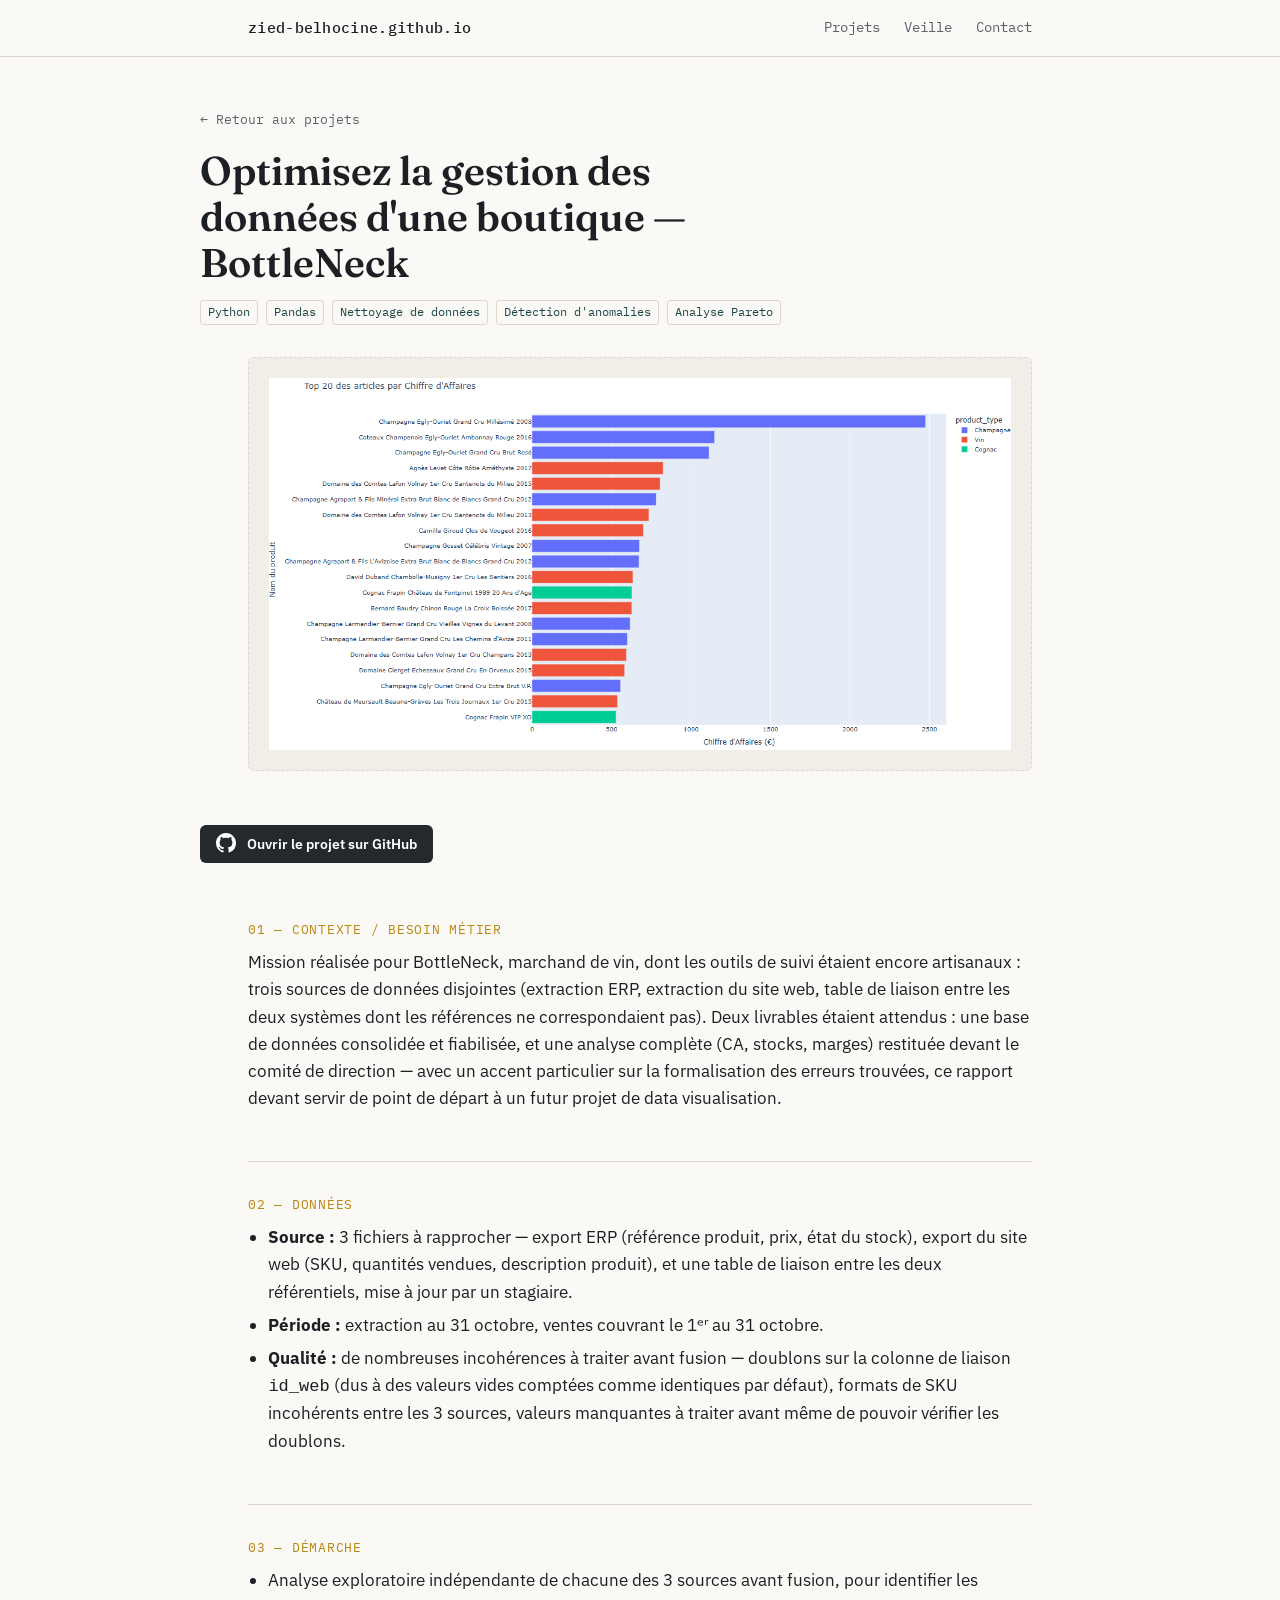
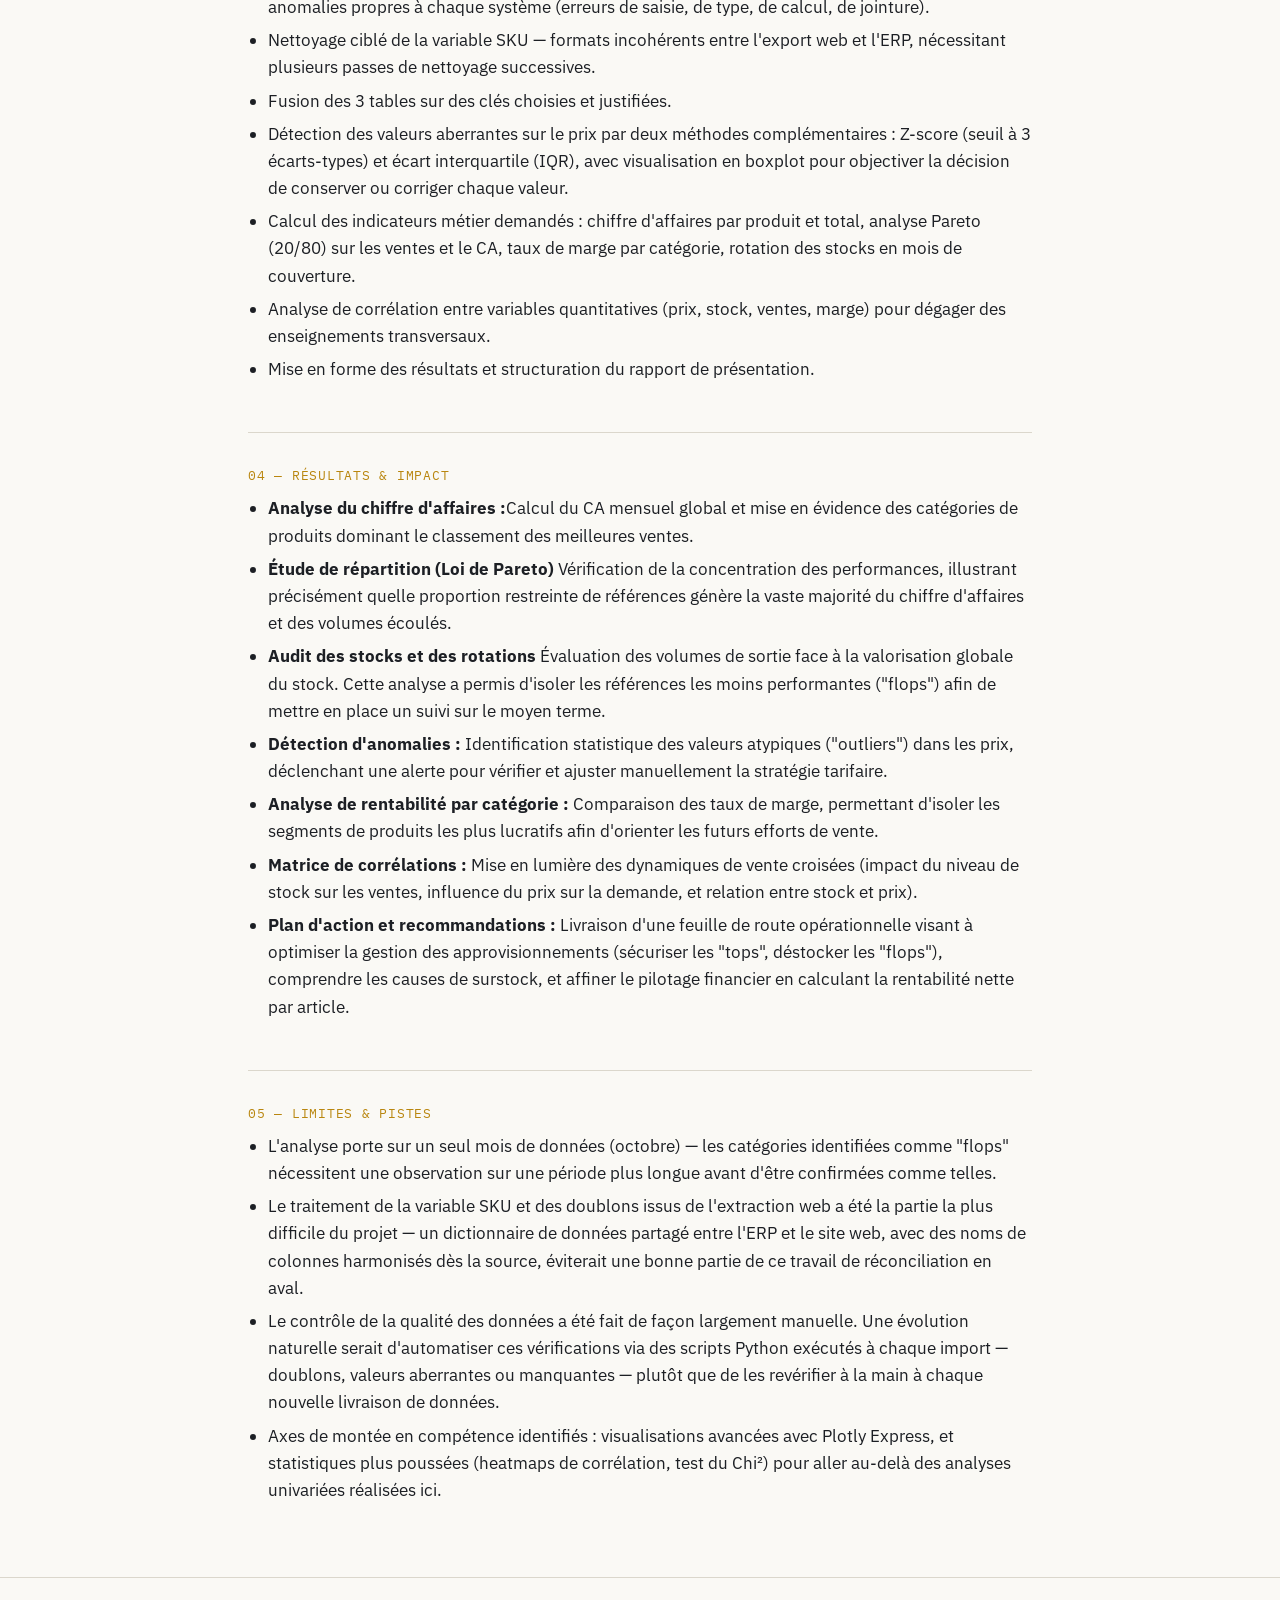
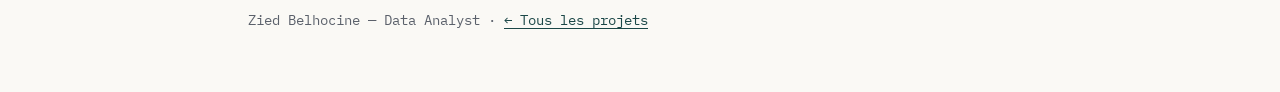
==== commit 31fcc1e1: "Maj projets avec liens github" ====
--- a/projet-bottleneck.html
+++ b/projet-bottleneck.html
@@ -51,6 +51,20 @@
         <img src="static/bottleneck.png" alt="Capture d'écran de l'application BottleNeck" />
       </div>
     </div>
+
+    <div class="fiche-header wrap">
+      <a href="https://github.com/ziedbelhocine/Cours-OC/tree/master/Data_Analyst/Projet_6" target="_blank"
+        rel="noopener noreferrer" class="btn btn-github">
+        <svg height="20" width="20" viewBox="0 0 16 16" fill="currentColor"
+          style="vertical-align: text-bottom; margin-right: 8px;">
+          <path
+            d="M8 0C3.58 0 0 3.58 0 8c0 3.54 2.29 6.53 5.47 7.59.4.07.55-.17.55-.38 0-.19-.01-.82-.01-1.49-2.01.37-2.53-.49-2.69-.94-.09-.23-.48-.94-.82-1.13-.28-.15-.68-.52-.01-.53.63-.01 1.08.58 1.23.82.72 1.21 1.87.87 2.33.66.07-.52.28-.87.51-1.07-1.78-.2-3.64-.89-3.64-3.95 0-.87.31-1.59.82-2.15-.08-.2-.36-1.02.08-2.12 0 0 .67-.21 2.2.82.64-.18 1.32-.27 2-.27.68 0 1.36.09 2 .27 1.53-1.04 2.2-.82 2.2-.82.44 1.1.16 1.92.08 2.12.51.56.82 1.27.82 2.15 0 3.07-1.87 3.75-3.65 3.95.29.25.54.73.54 1.48 0 1.07-.01 1.93-.01 2.2 0 .21.15.46.55.38A8.013 8.013 0 0016 8c0-4.42-3.58-8-8-8z">
+          </path>
+        </svg>
+        Ouvrir le projet sur GitHub
+      </a>
+    </div>
+
 
     <div class="wrap">
 
--- a/style.css
+++ b/style.css
@@ -6,14 +6,14 @@
 
 :root {
   /* Couleurs */
-  --paper:      #FAF9F5;
-  --paper-alt:  #F0EEE6;
-  --ink:        #1C1F24;
-  --ink-soft:   #5B616B;
-  --line:       #DBD7CC;
-  --teal:       #2C6E6E;
-  --teal-dark:  #1B4747;
-  --amber:      #B9860F;
+  --paper: #FAF9F5;
+  --paper-alt: #F0EEE6;
+  --ink: #1C1F24;
+  --ink-soft: #5B616B;
+  --line: #DBD7CC;
+  --teal: #2C6E6E;
+  --teal-dark: #1B4747;
+  --amber: #B9860F;
 
   /* Typo */
   --font-display: "Fraunces", Georgia, serif;
@@ -25,13 +25,25 @@
   --gutter: clamp(20px, 5vw, 48px);
 }
 
-*, *::before, *::after { box-sizing: border-box; }
-
-html { scroll-behavior: smooth; }
+*,
+*::before,
+*::after {
+  box-sizing: border-box;
+}
+
+html {
+  scroll-behavior: smooth;
+}
 
 @media (prefers-reduced-motion: reduce) {
-  html { scroll-behavior: auto; }
-  * { animation-duration: 0.001ms !important; transition-duration: 0.001ms !important; }
+  html {
+    scroll-behavior: auto;
+  }
+
+  * {
+    animation-duration: 0.001ms !important;
+    transition-duration: 0.001ms !important;
+  }
 }
 
 body {
@@ -44,17 +56,34 @@
   -webkit-font-smoothing: antialiased;
 }
 
-a { color: var(--teal-dark); text-decoration-thickness: 1px; text-underline-offset: 3px; }
-a:hover { color: var(--teal); }
+a {
+  color: var(--teal-dark);
+  text-decoration-thickness: 1px;
+  text-underline-offset: 3px;
+}
+
+a:hover {
+  color: var(--teal);
+}
 
 :focus-visible {
   outline: 2px solid var(--teal);
   outline-offset: 3px;
 }
 
-h1, h2, h3 { font-family: var(--font-display); font-weight: 600; line-height: 1.15; margin: 0; }
-
-p { margin: 0 0 1em; color: var(--ink); }
+h1,
+h2,
+h3 {
+  font-family: var(--font-display);
+  font-weight: 600;
+  line-height: 1.15;
+  margin: 0;
+}
+
+p {
+  margin: 0 0 1em;
+  color: var(--ink);
+}
 
 .eyebrow {
   display: inline-block;
@@ -77,11 +106,9 @@
   height: 10px;
   margin: 0;
   border: none;
-  background-image: repeating-linear-gradient(
-    to right,
-    var(--line) 0, var(--line) 1px,
-    transparent 1px, transparent 24px
-  );
+  background-image: repeating-linear-gradient(to right,
+      var(--line) 0, var(--line) 1px,
+      transparent 1px, transparent 24px);
   background-position: bottom;
   background-size: 100% 10px;
   background-repeat: repeat-x;
@@ -133,6 +160,7 @@
   color: var(--ink-soft);
   text-decoration: none;
 }
+
 .site-nav nav a:hover,
 .site-nav nav a[aria-current="page"] {
   color: var(--teal-dark);
@@ -192,7 +220,10 @@
   border-right: 1px solid var(--line);
   text-align: center;
 }
-.stat-strip .stat:last-child { border-right: none; }
+
+.stat-strip .stat:last-child {
+  border-right: none;
+}
 
 .stat .num {
   font-family: var(--font-mono);
@@ -200,6 +231,7 @@
   color: var(--ink);
   display: block;
 }
+
 .stat .label {
   font-size: 12.5px;
   color: var(--ink-soft);
@@ -214,7 +246,7 @@
   padding: 52px 0;
 }
 
-section.block > .eyebrow {
+section.block>.eyebrow {
   margin-bottom: 14px;
 }
 
@@ -223,7 +255,7 @@
   margin-bottom: 10px;
 }
 
-section.block > p.intro {
+section.block>p.intro {
   color: var(--ink-soft);
   max-width: 60ch;
   margin-bottom: 28px;
@@ -250,6 +282,7 @@
   color: var(--ink);
   transition: border-color 0.15s ease, transform 0.15s ease;
 }
+
 .project-card:hover {
   border-color: var(--teal);
   transform: translateY(-1px);
@@ -309,7 +342,9 @@
   color: var(--ink);
 }
 
-.project-list a:hover .title { color: var(--teal-dark); }
+.project-list a:hover .title {
+  color: var(--teal-dark);
+}
 
 .project-list .idx {
   font-family: var(--font-mono);
@@ -379,7 +414,9 @@
   border-bottom: 1px solid var(--line);
 }
 
-.fiche-section:last-of-type { border-bottom: none; }
+.fiche-section:last-of-type {
+  border-bottom: none;
+}
 
 .fiche-section .label {
   font-family: var(--font-mono);
@@ -400,7 +437,10 @@
   margin: 0 0 1em;
   padding-left: 1.2em;
 }
-.fiche-section li { margin-bottom: 6px; }
+
+.fiche-section li {
+  margin-bottom: 6px;
+}
 
 /* --------------------------------------------------------------------
    Veille — tables de sources / outils
@@ -411,7 +451,8 @@
   margin-bottom: 12px;
 }
 
-.veille-table th, .veille-table td {
+.veille-table th,
+.veille-table td {
   text-align: left;
   padding: 11px 10px;
   border-bottom: 1px solid var(--line);
@@ -447,8 +488,39 @@
    Responsive
    -------------------------------------------------------------------- */
 @media (max-width: 640px) {
-  .site-nav nav { gap: 14px; }
-  .stat-strip .stat { flex: 1 1 50%; border-right: none; border-bottom: 1px solid var(--line); }
-  .project-card { grid-template-columns: 1fr; }
-  .project-card .idx { padding-top: 0; }
-}
+  .site-nav nav {
+    gap: 14px;
+  }
+
+  .stat-strip .stat {
+    flex: 1 1 50%;
+    border-right: none;
+    border-bottom: 1px solid var(--line);
+  }
+
+  .project-card {
+    grid-template-columns: 1fr;
+  }
+
+  .project-card .idx {
+    padding-top: 0;
+  }
+}
+
+.btn-github {
+  display: inline-block;
+  background-color: #24292e;
+  color: #ffffff;
+  padding: 8px 16px;
+  font-size: 14px;
+  font-weight: 600;
+  border-radius: 6px;
+  text-decoration: none;
+  transition: background-color 0.2s ease;
+}
+
+.btn-github:hover {
+  background-color: #0366d6;
+  /* Devient bleu au survol */
+  color: #ffffff;
+}
